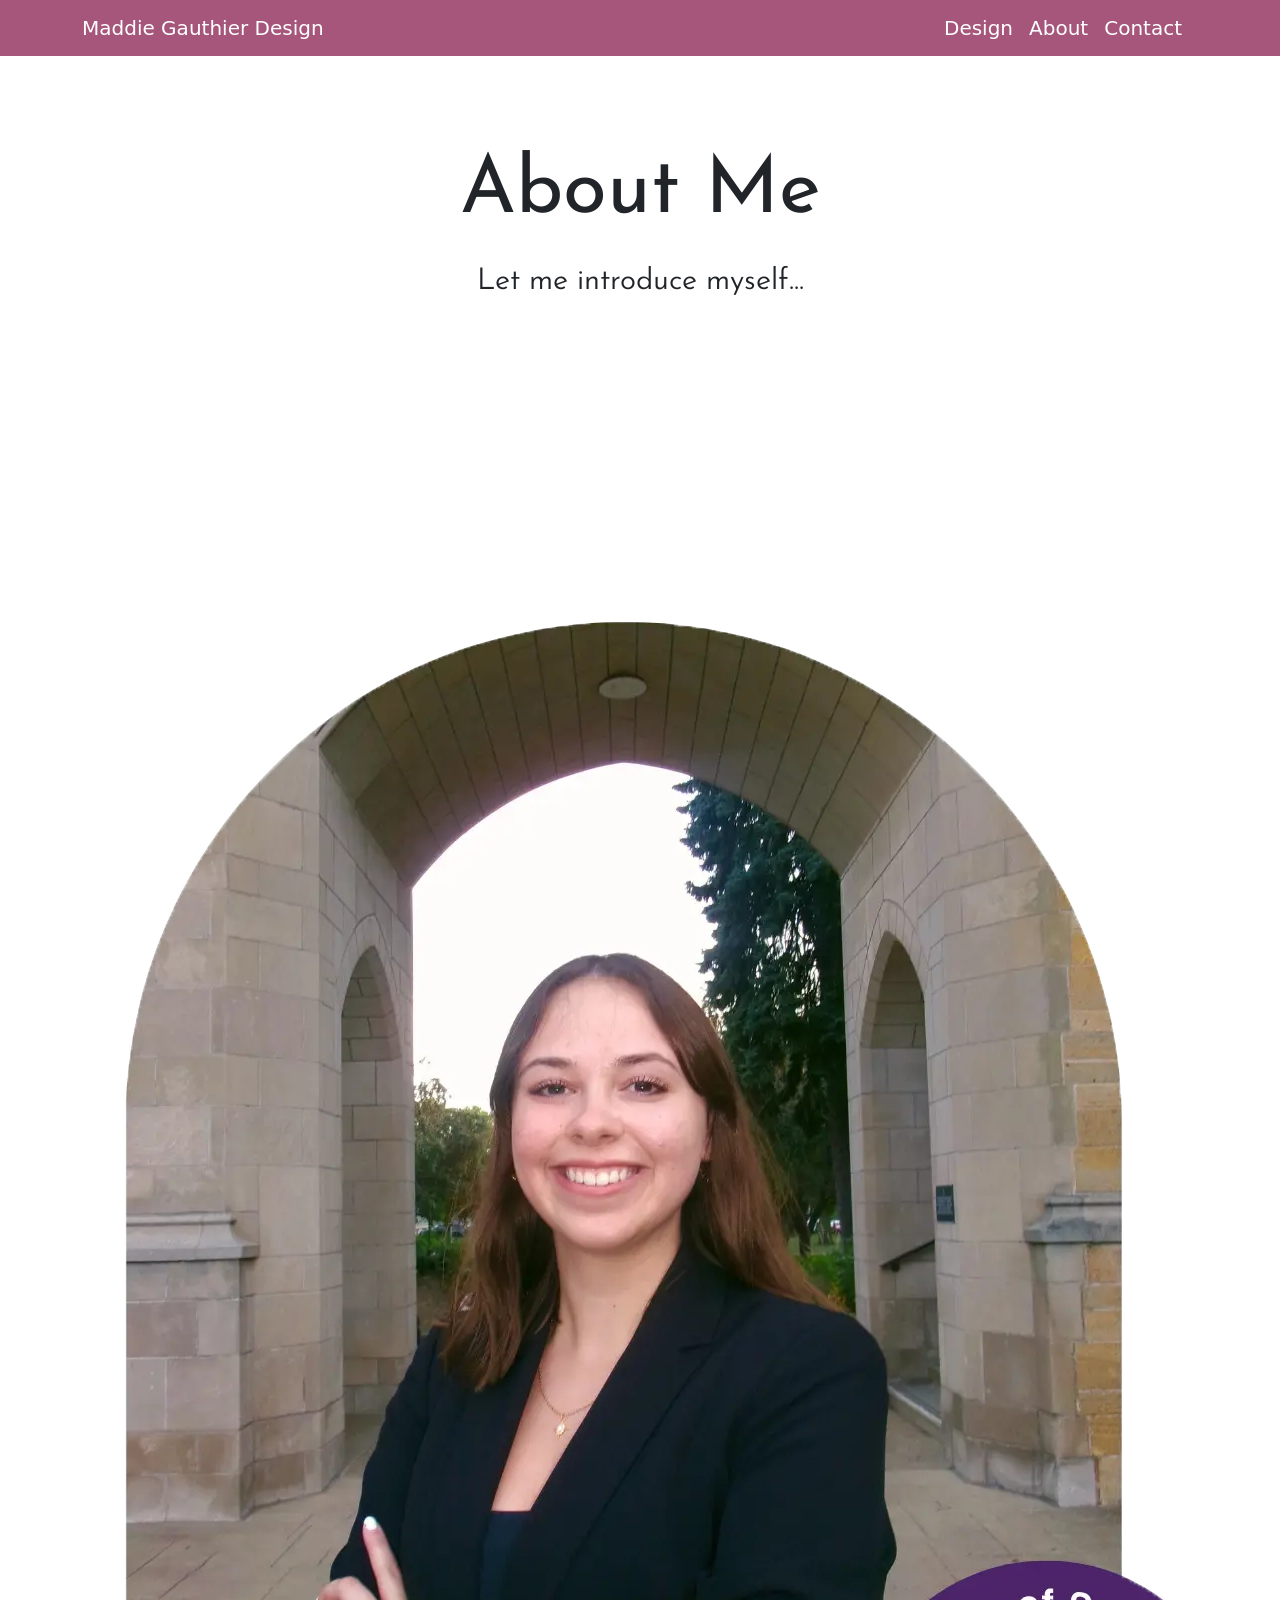
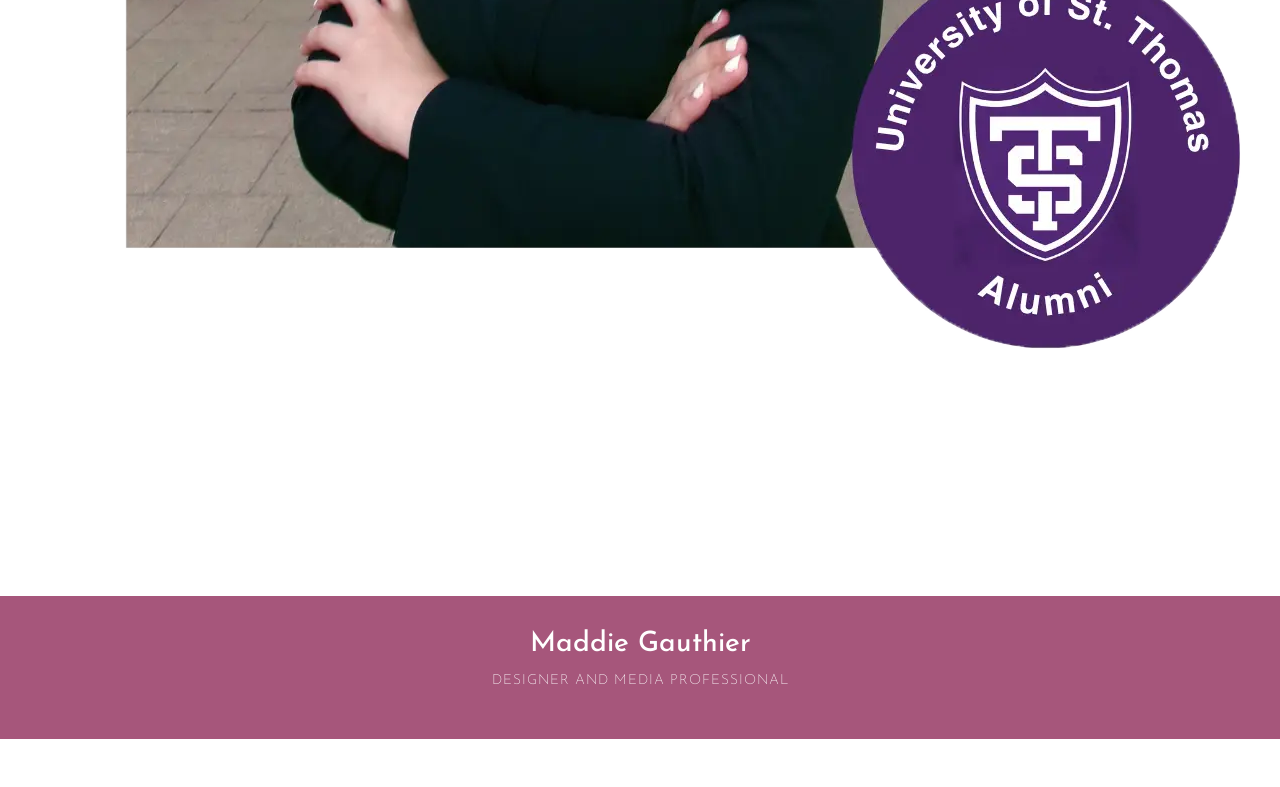
==== about.html @ 54abc1fb "worked on design page and about me page" ====
<!doctype html>
<html lang="en">
  <head>
    <link
      rel="stylesheet"
      href="https://cdnjs.cloudflare.com/ajax/libs/animate.css/4.1.1/animate.min.css"
    />
    <meta
      property="og:image"
      content="https://maddiegauthierdesign.github.io/images/herophoto.webp"
    />
    <link rel="icon" href="images/favicon.ico" type="image/x-icon" />

    <meta name="viewport" content="width=device-width, initial-scale=1" />

    <title>Maddie Gauthier Portfolio</title>
    <meta
      name="description"
      content="A creative graphic designer and media professional located in the Twin Cities, MN."
    />

    <link
      href="https://cdn.jsdelivr.net/npm/bootstrap@5.3.8/dist/css/bootstrap.min.css"
      rel="stylesheet"
      integrity="sha384-sRIl4kxILFvY47J16cr9ZwB07vP4J8+LH7qKQnuqkuIAvNWLzeN8tE5YBujZqJLB"
      crossorigin="anonymous"
    />

    <link href="./styles/style.css" rel="stylesheet" />
  </head>

  <!-- navbar that collapses on screens smaller than medium width -->
  <nav class="navbar navbar-expand-md fixed-top">
    <div class="container-fluid">
      <a class="navbar-brand" href="#">Your name</a>
      <button
        class="navbar-toggler"
        type="button"
        data-bs-toggle="collapse"
        data-bs-target="#navbarText"
        aria-controls="navbarText"
        aria-expanded="false"
        aria-label="Toggle navigation"
      >
        <span class="navbar-toggler-icon"></span>
      </button>
      <div class="collapse navbar-collapse" id="navbarText">
        <ul class="navbar-nav">
          <li class="nav-item">
            <a class="nav-link" href="design.html">Design</a>
          </li>
          <li class="nav-item">
            <a class="nav-link" href="about.html">About</a>
          </li>
          <li class="nav-item">
            <a class="nav-link" href="contact.html">Contact</a>
          </li>
        </ul>
      </div>
    </div>
  </nav>

  <body>
    <!-- Navigation -->
    <nav class="navbar navbar-expand-lg navbar-dark fixed-top">
      <div class="container">
        <a class="navbar-brand" href="index.html">Maddie Gauthier Design</a>
        <div class="collapse navbar-collapse" id="navbarNav">
          <ul class="navbar-nav ms-auto">
            <li class="nav-item">
              <a class="navbar-brand" href="design.html">Design</a>
            </li>
            <li class="nav-item">
              <a class="navbar-brand" href="about.html">About</a>
            </li>
            <li class="nav-item">
              <a class="navbar-brand" href="contact.html">Contact</a>
            </li>
          </ul>
        </div>
      </div>
    </nav>

    <!-- Work Section -->
    <section id="work" class="py-5 sans-serif">
      <div class="container">
        <h4 class="text-center">About Me</h4>
        <h5 class="text-center">Let me introduce myself...</h5>
      </div>
    </section>

    <section id="about me" class="py-5 sans-serif">
      <div
        class="container h-100 d-flex align-items-center justify-content-center"
      >
        <div class="text-center text-white">
          <img src="images/portfolio.webp" />
          <p class="lead mb-2">Graphic Designer</p>
          <h1 class="display-1 fw-bold mb-4">Maddie Gauthier</h1>
          <p class="lead mb-2">Media Professional</p>
        </div>
      </div>
  

    <footer>
      <div class="container-fluid">
        <h3>Maddie Gauthier</h3>
        <p>Designer and Media Professional</p>
      </div>
    </footer>

    <script
      src="https://cdn.jsdelivr.net/npm/bootstrap@5.3.8/dist/js/bootstrap.bundle.min.js"
      integrity="sha384-FKyoEForCGlyvwx9Hj09JcYn3nv7wiPVlz7YYwJrWVcXK/BmnVDxM+D2scQbITxI"
      crossorigin="anonymous"
    ></script>
  </body>
</html>
---- styles/style.css ----
/*fonts*/

@import url("https://fonts.googleapis.com/css2?family=Chango&family=Josefin+Sans:ital,wght@0,100..700;1,100..700&display=swap");

.josefin-sans {
  font-family: "Josefin Sans", sans-serif;
  font-optical-sizing: auto;
  font-weight: weight;
  font-style: normal;
}

.chango-regular {
  font-family: "Chango", sans-serif;
  font-weight: 400;
  font-style: normal;
}

.navbar {
  background-color: #a6567b;
}

/* Hero Section */
.hero-section {
  background: url(../images/herophoto.webp);
  background-size: cover;
  background-position: 50% 50%;
  height: 100vh;
  display: flex;
  align-items: center;
  justify-content: center;
  color: white;
}

.hero-section h1 {
  font-weight: 700;
  font-family: "Chango";
  color: #a6567b;
}

.hero-section .lead {
  font-size: 2rem;
  font-weight: 500;
  font-family: "Josefin Sans";
  color: #45593c;
}

.work-card img {
  height: 300px;
  object-fit: cover;
  border-radius: 0;
}

h2 {
  font-weight: 900;
  color: #333;
  font-family: "Josefin Sans";
}

h4 {
  padding-top: 6rem;
  padding-bottom: 1rem;
  font-family: "Josefin Sans";
  font-weight: 400;
  font-size: 80px;
}

h5 {
  padding-bottom: 6rem;
  font-family: "Josefin Sans";
  font-size: small;
  font-weight: 350;
  font-size: 30px;
}

h6 {
  font-size: 18px;
  font-family: "Josefin Sans";
}

p {
  font-family: "Josefin Sans";
  font-weight: 300;
}

h7 {
  font-family: "Josefin Sans";
  font-size: 25px;
  font-weight: 300;
}

.modal-body img {
  width: 100%;
}

.carousel-inner img {
  width: 100%;
  aspect-ratio: 14/7;
  object-fit: cover;
  padding-top: 8rem;
}

.carousel-control-prev-icon {
  size: 4px;
  align-items: center;
}

.carousel-control-next-icon {
  size: 4px;
  align-items: center;
}

footer {
  background-color: #a6567b;
  color: white;
  padding: 2rem;
}

footer h3 {
  color: white;
  text-align: center;
  font-family: "Josefin Sans";
}

footer p {
  text-transform: uppercase;
  font-weight: 200;
  font-size: 14px;
  letter-spacing: 1px;
  text-align: center;
  font-family: "Josefin Sans";
}

footer img {
  width: 50px;
  height: 50px;
  object-fit: cover;
  border-radius: 50%;
  border: 3px solid var(--green-highlight);
  margin-right: 0.5m;
}

footer div.social-links {
  text-align: center;
}
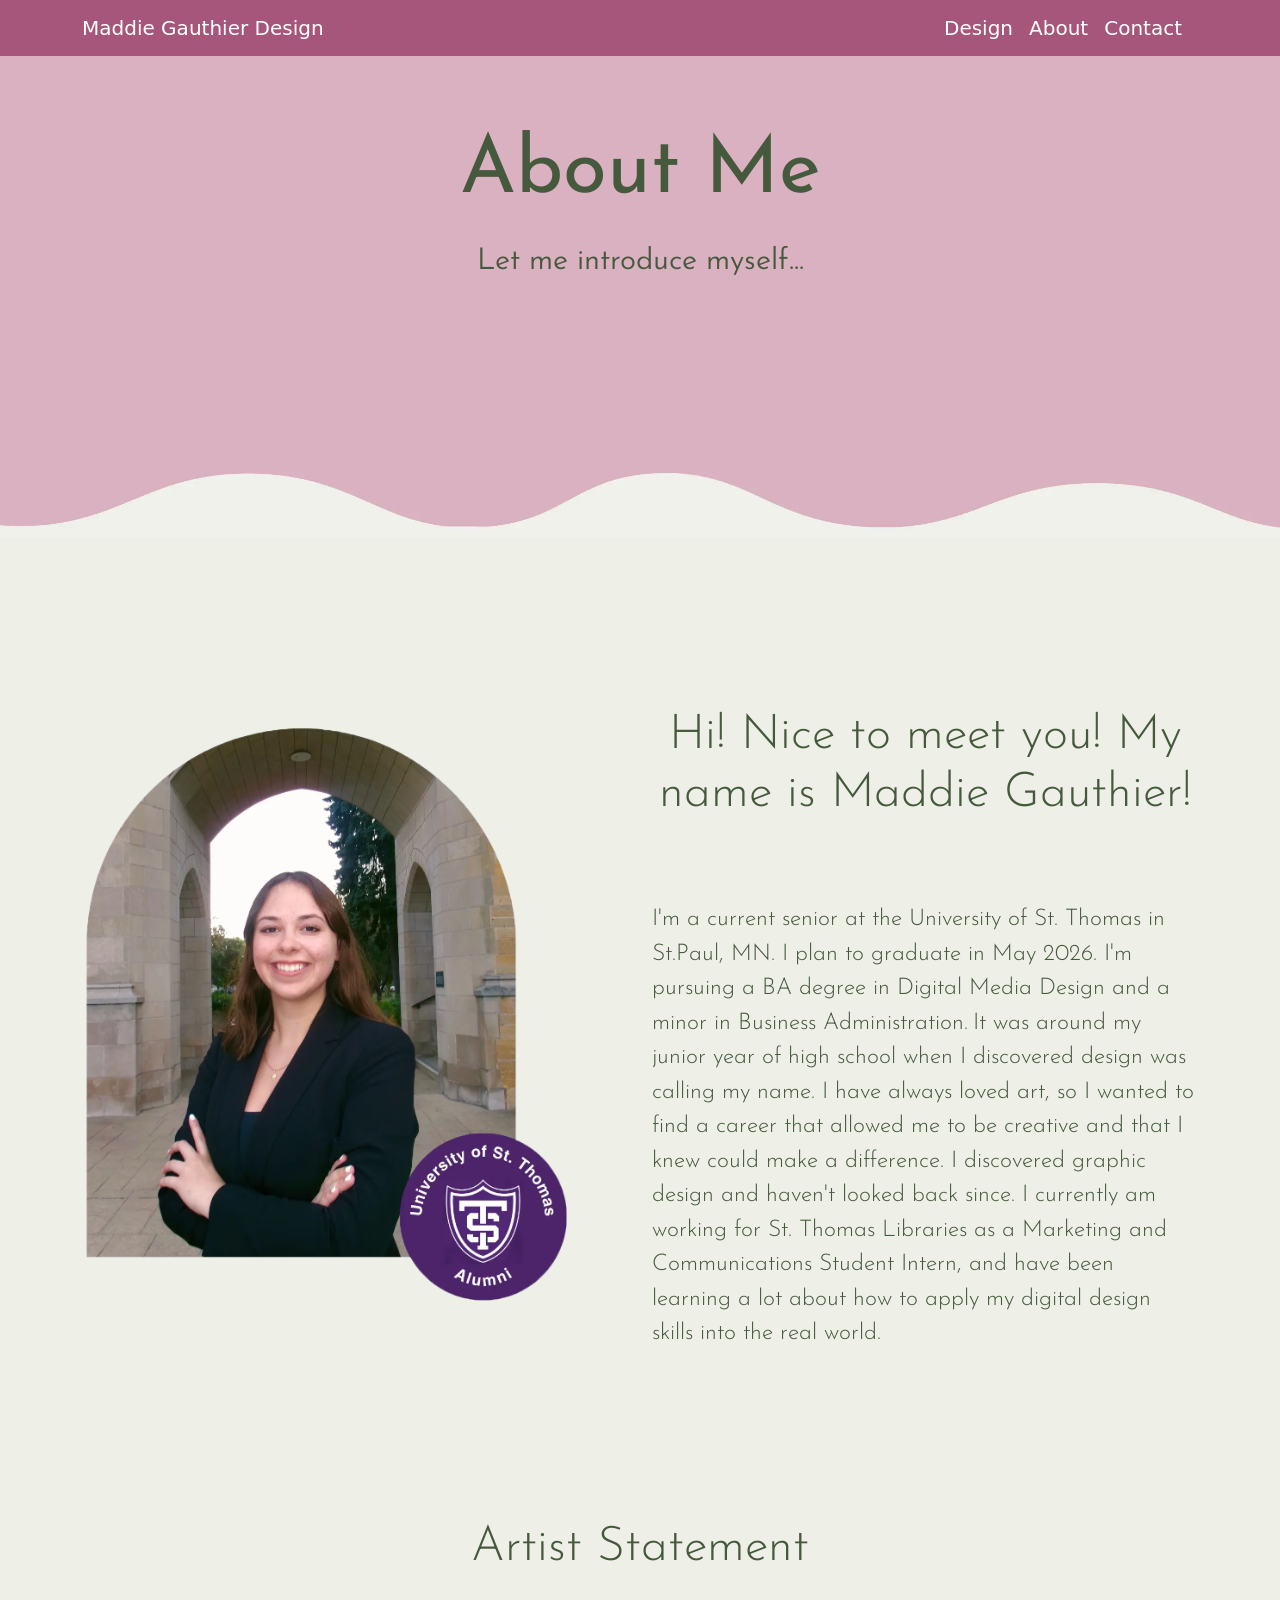
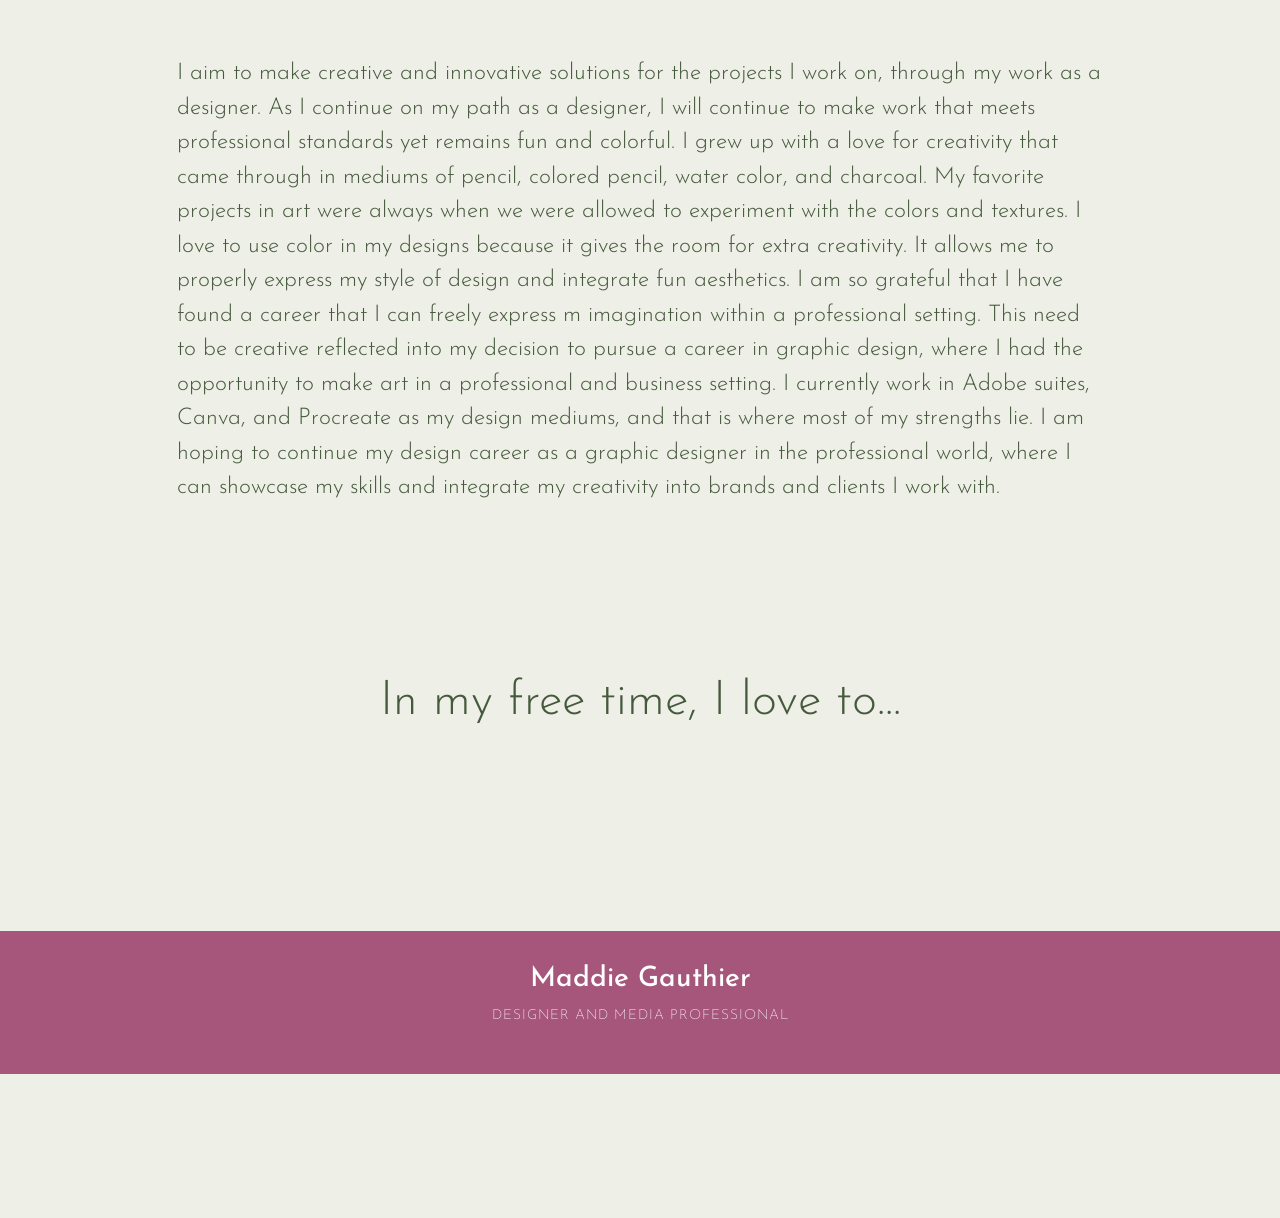
==== commit 5ae39d80: "major updates to styling" ====
--- a/about.html
+++ b/about.html
@@ -7,7 +7,7 @@
     />
     <meta
       property="og:image"
-      content="https://maddiegauthierdesign.github.io/images/herophoto.webp"
+      content="https://maddiegauthierdesign.github.io/images/herotwo.webp"
     />
     <link rel="icon" href="images/favicon.ico" type="image/x-icon" />
 
@@ -27,6 +27,7 @@
     />
 
     <link href="./styles/style.css" rel="stylesheet" />
+    <body style="background-color: #EEEFE7"></body>
   </head>
 
   <!-- navbar that collapses on screens smaller than medium width -->
@@ -81,26 +82,59 @@
       </div>
     </nav>
 
-    <!-- Work Section -->
-    <section id="work" class="py-5 sans-serif">
-      <div class="container">
-        <h4 class="text-center">About Me</h4>
-        <h5 class="text-center">Let me introduce myself...</h5>
+    <!-- Hero Section -->
+    <section id="hero" class="hero-section2">
+      <div class="header">
+        <div class="herotext align-center">
+          <h4 class="text-center">About Me</h4>
+          <h5 class="text-center">Let me introduce myself...</h5>
+          </div>
+        </div>
       </div>
     </section>
 
-    <section id="about me" class="py-5 sans-serif">
-      <div
-        class="container h-100 d-flex align-items-center justify-content-center"
-      >
-        <div class="text-center text-white">
-          <img src="images/portfolio.webp" />
-          <p class="lead mb-2">Graphic Designer</p>
-          <h1 class="display-1 fw-bold mb-4">Maddie Gauthier</h1>
-          <p class="lead mb-2">Media Professional</p>
+    <!-- Photo Section -->
+
+    <section id="about-me" class="py-5 sans-serif">
+      <div class="container">
+        <h4 class="text-center"></h4>
+          <div class="row">
+            <div class="col-md-6">
+               <img src="images/portfolio.webp" class="about-photo"/>
+            </div>
+            <div class="col-md-6">
+              <h5 class="text-center mb-5 display-5">Hi! Nice to meet you! My name is Maddie Gauthier! </h5>
+              <h8 class="text-center align-center">I'm a current senior at the University of St. Thomas in St.Paul, MN. I plan to graduate in May 2026. I'm pursuing a BA degree in Digital Media Design and a minor in Business Administration.</h8> 
+              <h8 class="text-center align-center"> It was around my junior year of high school when I discovered design was calling my name. I have always loved art, so I wanted to find a career that allowed me to be creative and that I knew could make a difference. I discovered graphic design and haven't looked back since. I currently am working for St. Thomas Libraries as a Marketing and Communications Student Intern, and have been learning a lot about how to apply my digital design skills into the real world.</h8>
+            </div>
+          </div>
         </div>
       </div>
-  
+
+    <!-- Artist Statement Section -->
+     <section id="about-me" class="py-5 sans-serif">
+      <div class="container">
+          <div class="row">
+            <div class="col-md-1"></div>
+            <div class="col-md-10">
+              <h4 class="text-center"></h4>
+              <h5 class="text-center mb-5 display-5">Artist Statement</h5>
+              <h8>I aim to make creative and innovative solutions for the projects I work on, through my work as a designer. As I continue on my path as a designer, I will continue to make work that meets professional standards yet remains fun and colorful. I grew up with a love for creativity that came through in mediums of pencil, colored pencil, water color, and charcoal. My favorite projects in art were always when we were allowed to experiment with the colors and textures. I love to use color in my designs because it gives the room for extra creativity. It allows me to properly express my style of design and integrate fun aesthetics. I am so grateful that I have found a career that I can freely express m imagination within a professional setting. This need to be creative reflected into my decision to pursue a career in graphic design, where I had the opportunity to make art in a professional and business setting. I currently work in Adobe suites, Canva, and Procreate as my design mediums, and that is where most of my strengths lie. I am hoping to continue my design career as a graphic designer in the professional world, where I can showcase my skills and integrate my creativity into brands and clients I work with.</h8> </div>
+            <div class="col-md-1"></div>
+        </div>
+      </div>
+
+    <!-- In my free time section -->
+     <section id="about-me" class="py-5 sans-serif">
+      <div class="container">
+          <div class="row">
+            <div class="col-md-12">
+              <h4 class="text-center"></h4>
+              <h5 class="text-center mb-5 display-5">In my free time, I love to...</h5>
+          </div>
+        </div>
+        <h4 class="text-center"></h4>
+      </div>
 
     <footer>
       <div class="container-fluid">
--- a/styles/style.css
+++ b/styles/style.css
@@ -17,6 +17,10 @@
 
 .navbar {
   background-color: #a6567b;
+}
+
+html {
+  background-color: antiquewhite;
 }
 
 /* Hero Section */
@@ -28,7 +32,17 @@
   display: flex;
   align-items: center;
   justify-content: center;
-  color: white;
+}
+
+.hero-section2 {
+  background: url(../images/herotwo.webp);
+  background-size: cover;
+  background-position: 50% 50%;
+  height: 60vh;
+  display: flex;
+  text-align: center;
+  align-items: center;
+  justify-content: center;
 }
 
 .hero-section h1 {
@@ -44,15 +58,43 @@
   color: #45593c;
 }
 
+.herotextone {
+  text-align: left;
+}
+
+.herotexttwo {
+  text-align: right;
+}
+
 .work-card img {
   height: 300px;
   object-fit: cover;
   border-radius: 0;
 }
 
+.btn-primary {
+  background-color: #45593c;
+  border-color: #45593c;
+}
+
+.btn-primary:hover {
+  background-color: #a4a66f;
+  border-color: #a4a66f;
+  color: #45593c;
+}
+
+.header {
+  padding-top: 3rem;
+  padding-bottom: 15rem;
+}
+
+.aboutmeimage {
+  border-image-width: 1rem;
+}
+
 h2 {
   font-weight: 900;
-  color: #333;
+  color: #45593c;
   font-family: "Josefin Sans";
 }
 
@@ -62,19 +104,22 @@
   font-family: "Josefin Sans";
   font-weight: 400;
   font-size: 80px;
+  color: #45593c;
 }
 
 h5 {
-  padding-bottom: 6rem;
+  padding-bottom: 2rem;
   font-family: "Josefin Sans";
   font-size: small;
   font-weight: 350;
   font-size: 30px;
+  color: #45593c;
 }
 
 h6 {
   font-size: 18px;
   font-family: "Josefin Sans";
+  color: #45593c;
 }
 
 p {
@@ -86,6 +131,14 @@
   font-family: "Josefin Sans";
   font-size: 25px;
   font-weight: 300;
+  color: #45593c;
+}
+
+h8 {
+  font-family: "Josefin Sans";
+  font-size: 23px;
+  font-weight: 300;
+  color: #45593c;
 }
 
 .modal-body img {
@@ -142,3 +195,35 @@
 footer div.social-links {
   text-align: center;
 }
+
+.about-photo {
+  width: 90%;
+  padding-top: 1rem;
+}
+
+.imagecarousel {
+  position: relative;
+  height: 400px;
+  margin-bottom: 30px;
+  display: flex;
+  width: fit-content;
+  gap: 20px;
+}
+
+.imagecarousel img {
+  margin: 0px 0px;
+  box-shadow: 2px 2px 8px #8a8a8a;
+}
+
+.imagecarousel {
+  animation: bannermove 50s linear infinite;
+}
+
+@keyframes bannermove {
+  0% {
+    transform: translateX(0);
+  }
+  100% {
+    transform: translateX(-50%);
+  }
+}
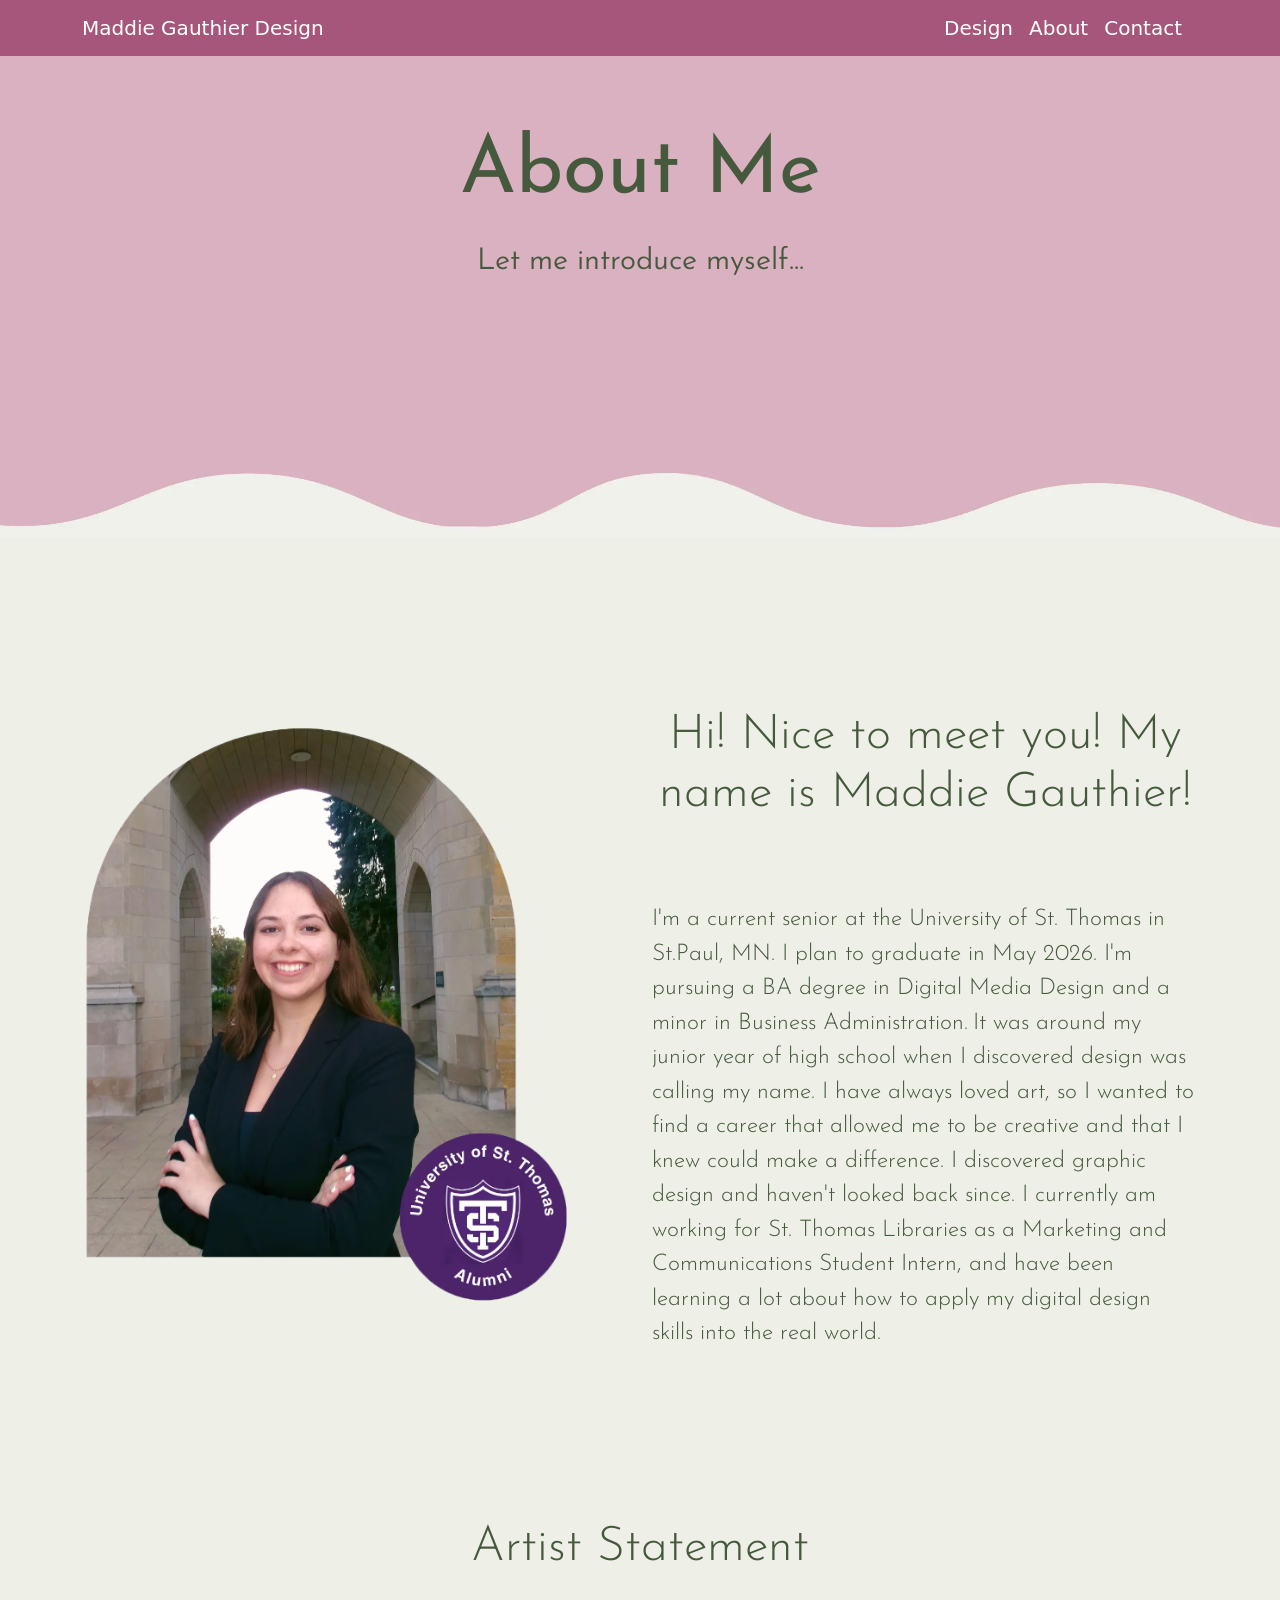
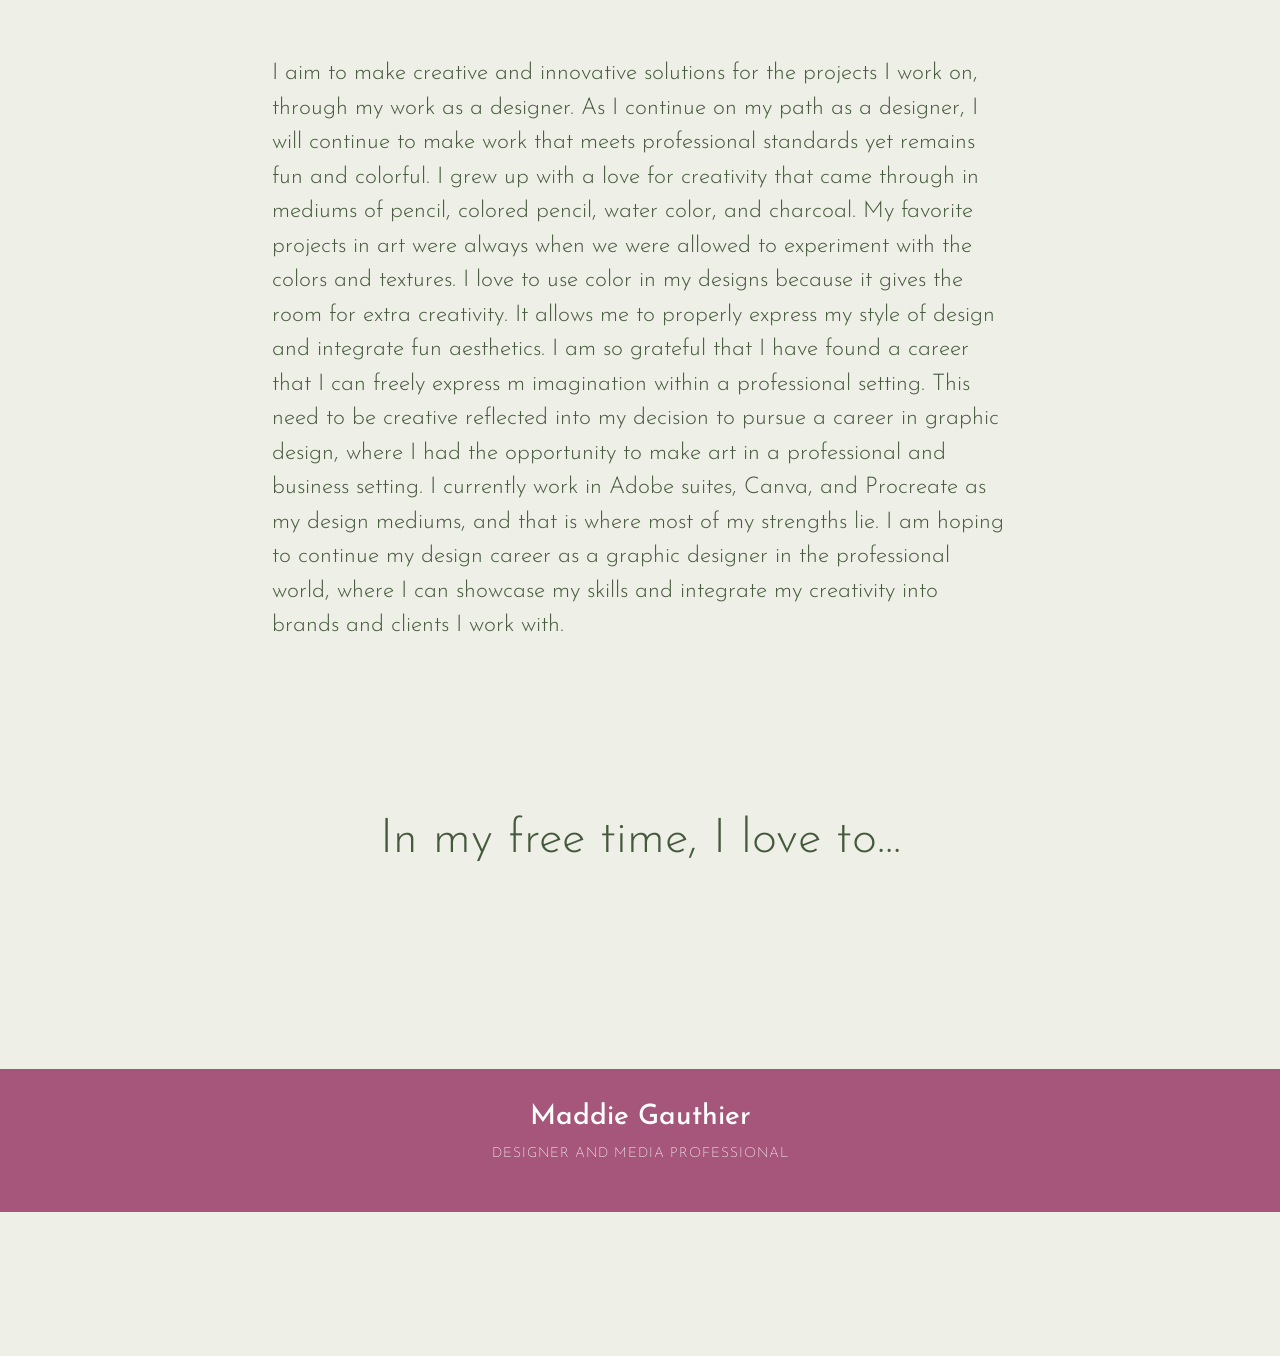
==== commit 3bd22306: "More visual changes" ====
--- a/about.html
+++ b/about.html
@@ -94,7 +94,6 @@
     </section>
 
     <!-- Photo Section -->
-
     <section id="about-me" class="py-5 sans-serif">
       <div class="container">
         <h4 class="text-center"></h4>
@@ -115,12 +114,12 @@
      <section id="about-me" class="py-5 sans-serif">
       <div class="container">
           <div class="row">
-            <div class="col-md-1"></div>
-            <div class="col-md-10">
+            <div class="col-md-2"></div>
+            <div class="col-md-8">
               <h4 class="text-center"></h4>
               <h5 class="text-center mb-5 display-5">Artist Statement</h5>
               <h8>I aim to make creative and innovative solutions for the projects I work on, through my work as a designer. As I continue on my path as a designer, I will continue to make work that meets professional standards yet remains fun and colorful. I grew up with a love for creativity that came through in mediums of pencil, colored pencil, water color, and charcoal. My favorite projects in art were always when we were allowed to experiment with the colors and textures. I love to use color in my designs because it gives the room for extra creativity. It allows me to properly express my style of design and integrate fun aesthetics. I am so grateful that I have found a career that I can freely express m imagination within a professional setting. This need to be creative reflected into my decision to pursue a career in graphic design, where I had the opportunity to make art in a professional and business setting. I currently work in Adobe suites, Canva, and Procreate as my design mediums, and that is where most of my strengths lie. I am hoping to continue my design career as a graphic designer in the professional world, where I can showcase my skills and integrate my creativity into brands and clients I work with.</h8> </div>
-            <div class="col-md-1"></div>
+            <div class="col-md-2"></div>
         </div>
       </div>
 
@@ -136,6 +135,7 @@
         <h4 class="text-center"></h4>
       </div>
 
+    <!-- Footer Section -->
     <footer>
       <div class="container-fluid">
         <h3>Maddie Gauthier</h3>
--- a/styles/style.css
+++ b/styles/style.css
@@ -88,10 +88,6 @@
   padding-bottom: 15rem;
 }
 
-.aboutmeimage {
-  border-image-width: 1rem;
-}
-
 h2 {
   font-weight: 900;
   color: #45593c;
@@ -201,6 +197,11 @@
   padding-top: 1rem;
 }
 
+.about-me {
+  width: 100%;
+  padding-bottom: 5rem;
+}
+
 .imagecarousel {
   position: relative;
   height: 400px;
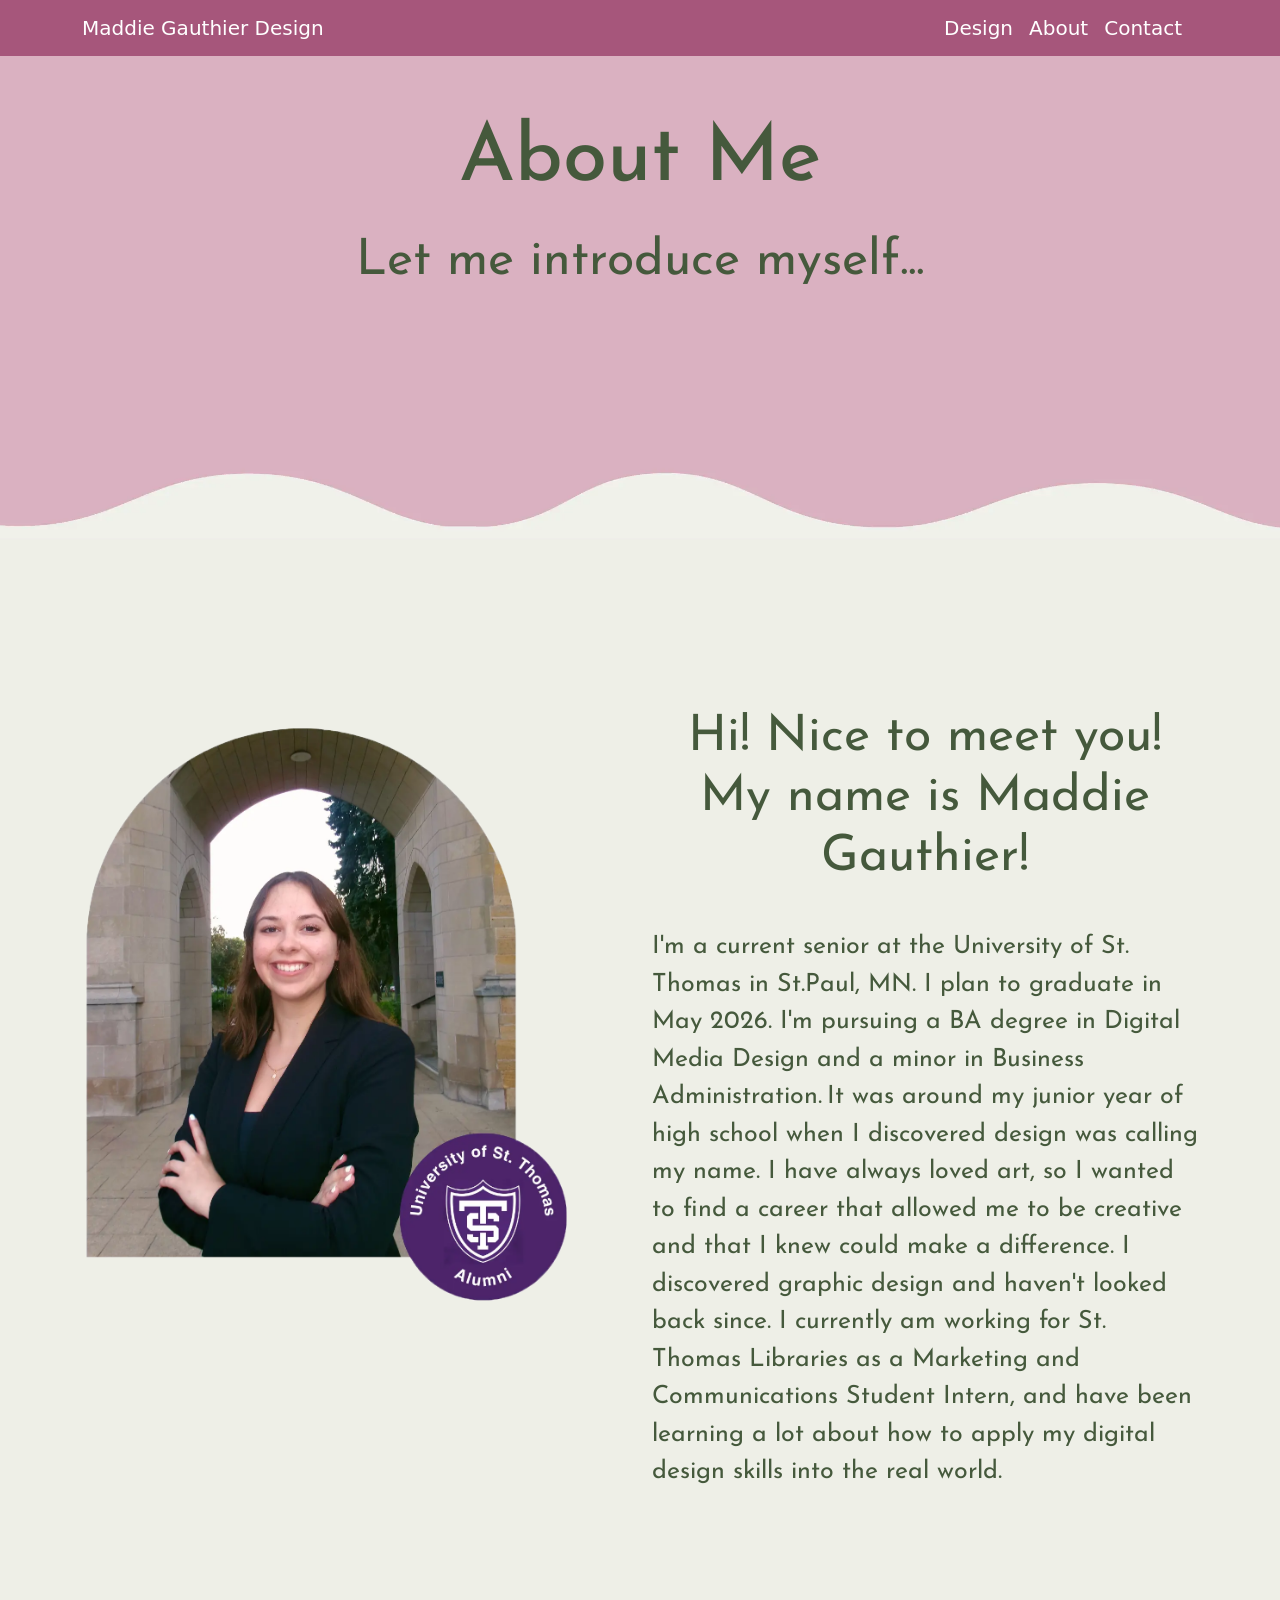
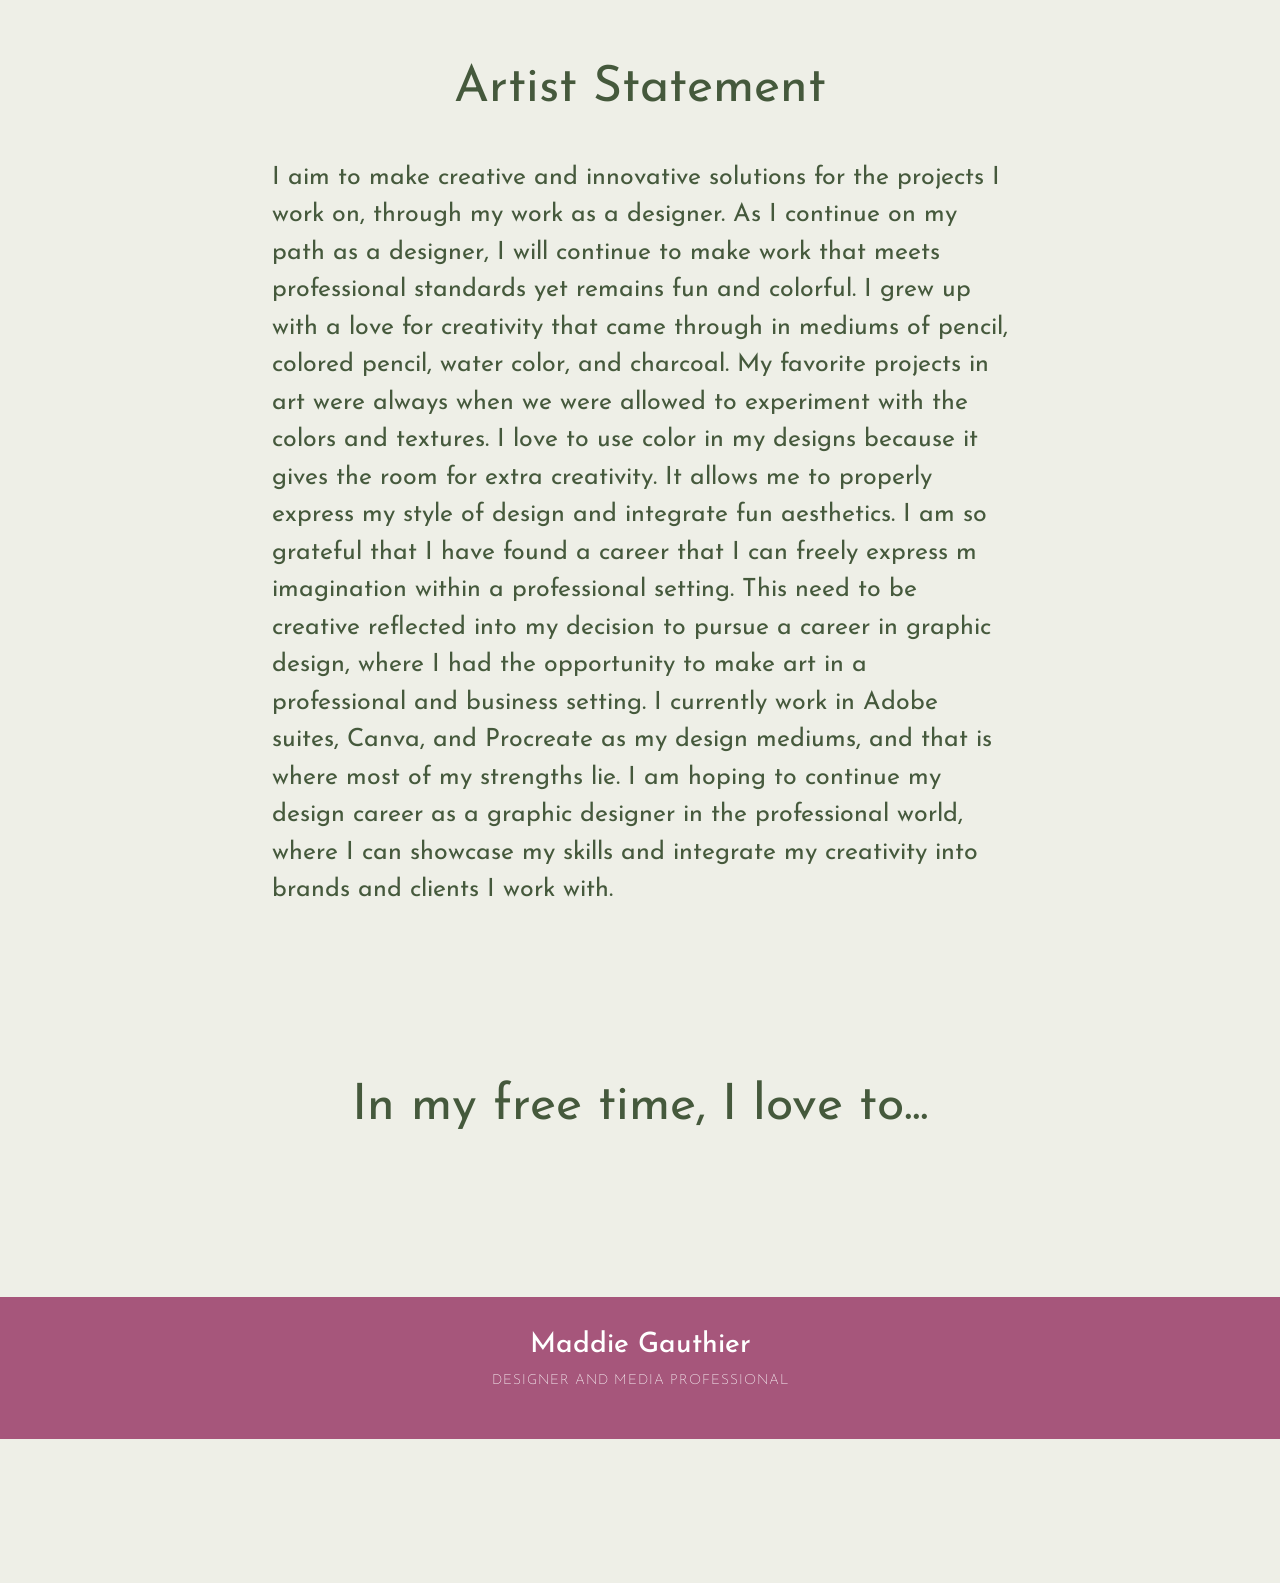
==== commit 7083a90b: "more visual changes" ====
--- a/about.html
+++ b/about.html
@@ -102,7 +102,7 @@
                <img src="images/portfolio.webp" class="about-photo"/>
             </div>
             <div class="col-md-6">
-              <h5 class="text-center mb-5 display-5">Hi! Nice to meet you! My name is Maddie Gauthier! </h5>
+              <h5 class="text-center">Hi! Nice to meet you! My name is Maddie Gauthier! </h5>
               <h8 class="text-center align-center">I'm a current senior at the University of St. Thomas in St.Paul, MN. I plan to graduate in May 2026. I'm pursuing a BA degree in Digital Media Design and a minor in Business Administration.</h8> 
               <h8 class="text-center align-center"> It was around my junior year of high school when I discovered design was calling my name. I have always loved art, so I wanted to find a career that allowed me to be creative and that I knew could make a difference. I discovered graphic design and haven't looked back since. I currently am working for St. Thomas Libraries as a Marketing and Communications Student Intern, and have been learning a lot about how to apply my digital design skills into the real world.</h8>
             </div>
@@ -117,7 +117,7 @@
             <div class="col-md-2"></div>
             <div class="col-md-8">
               <h4 class="text-center"></h4>
-              <h5 class="text-center mb-5 display-5">Artist Statement</h5>
+              <h5 class="text-center">Artist Statement</h5>
               <h8>I aim to make creative and innovative solutions for the projects I work on, through my work as a designer. As I continue on my path as a designer, I will continue to make work that meets professional standards yet remains fun and colorful. I grew up with a love for creativity that came through in mediums of pencil, colored pencil, water color, and charcoal. My favorite projects in art were always when we were allowed to experiment with the colors and textures. I love to use color in my designs because it gives the room for extra creativity. It allows me to properly express my style of design and integrate fun aesthetics. I am so grateful that I have found a career that I can freely express m imagination within a professional setting. This need to be creative reflected into my decision to pursue a career in graphic design, where I had the opportunity to make art in a professional and business setting. I currently work in Adobe suites, Canva, and Procreate as my design mediums, and that is where most of my strengths lie. I am hoping to continue my design career as a graphic designer in the professional world, where I can showcase my skills and integrate my creativity into brands and clients I work with.</h8> </div>
             <div class="col-md-2"></div>
         </div>
@@ -129,7 +129,7 @@
           <div class="row">
             <div class="col-md-12">
               <h4 class="text-center"></h4>
-              <h5 class="text-center mb-5 display-5">In my free time, I love to...</h5>
+              <h5 class="text-center">In my free time, I love to...</h5>
           </div>
         </div>
         <h4 class="text-center"></h4>
--- a/styles/style.css
+++ b/styles/style.css
@@ -98,7 +98,7 @@
   padding-top: 6rem;
   padding-bottom: 1rem;
   font-family: "Josefin Sans";
-  font-weight: 400;
+  font-weight: 500;
   font-size: 80px;
   color: #45593c;
 }
@@ -106,9 +106,8 @@
 h5 {
   padding-bottom: 2rem;
   font-family: "Josefin Sans";
-  font-size: small;
-  font-weight: 350;
-  font-size: 30px;
+  font-size: 50px;
+  font-weight: 400;
   color: #45593c;
 }
 
@@ -132,8 +131,8 @@
 
 h8 {
   font-family: "Josefin Sans";
-  font-size: 23px;
-  font-weight: 300;
+  font-size: 25px;
+  font-weight: 400;
   color: #45593c;
 }
 
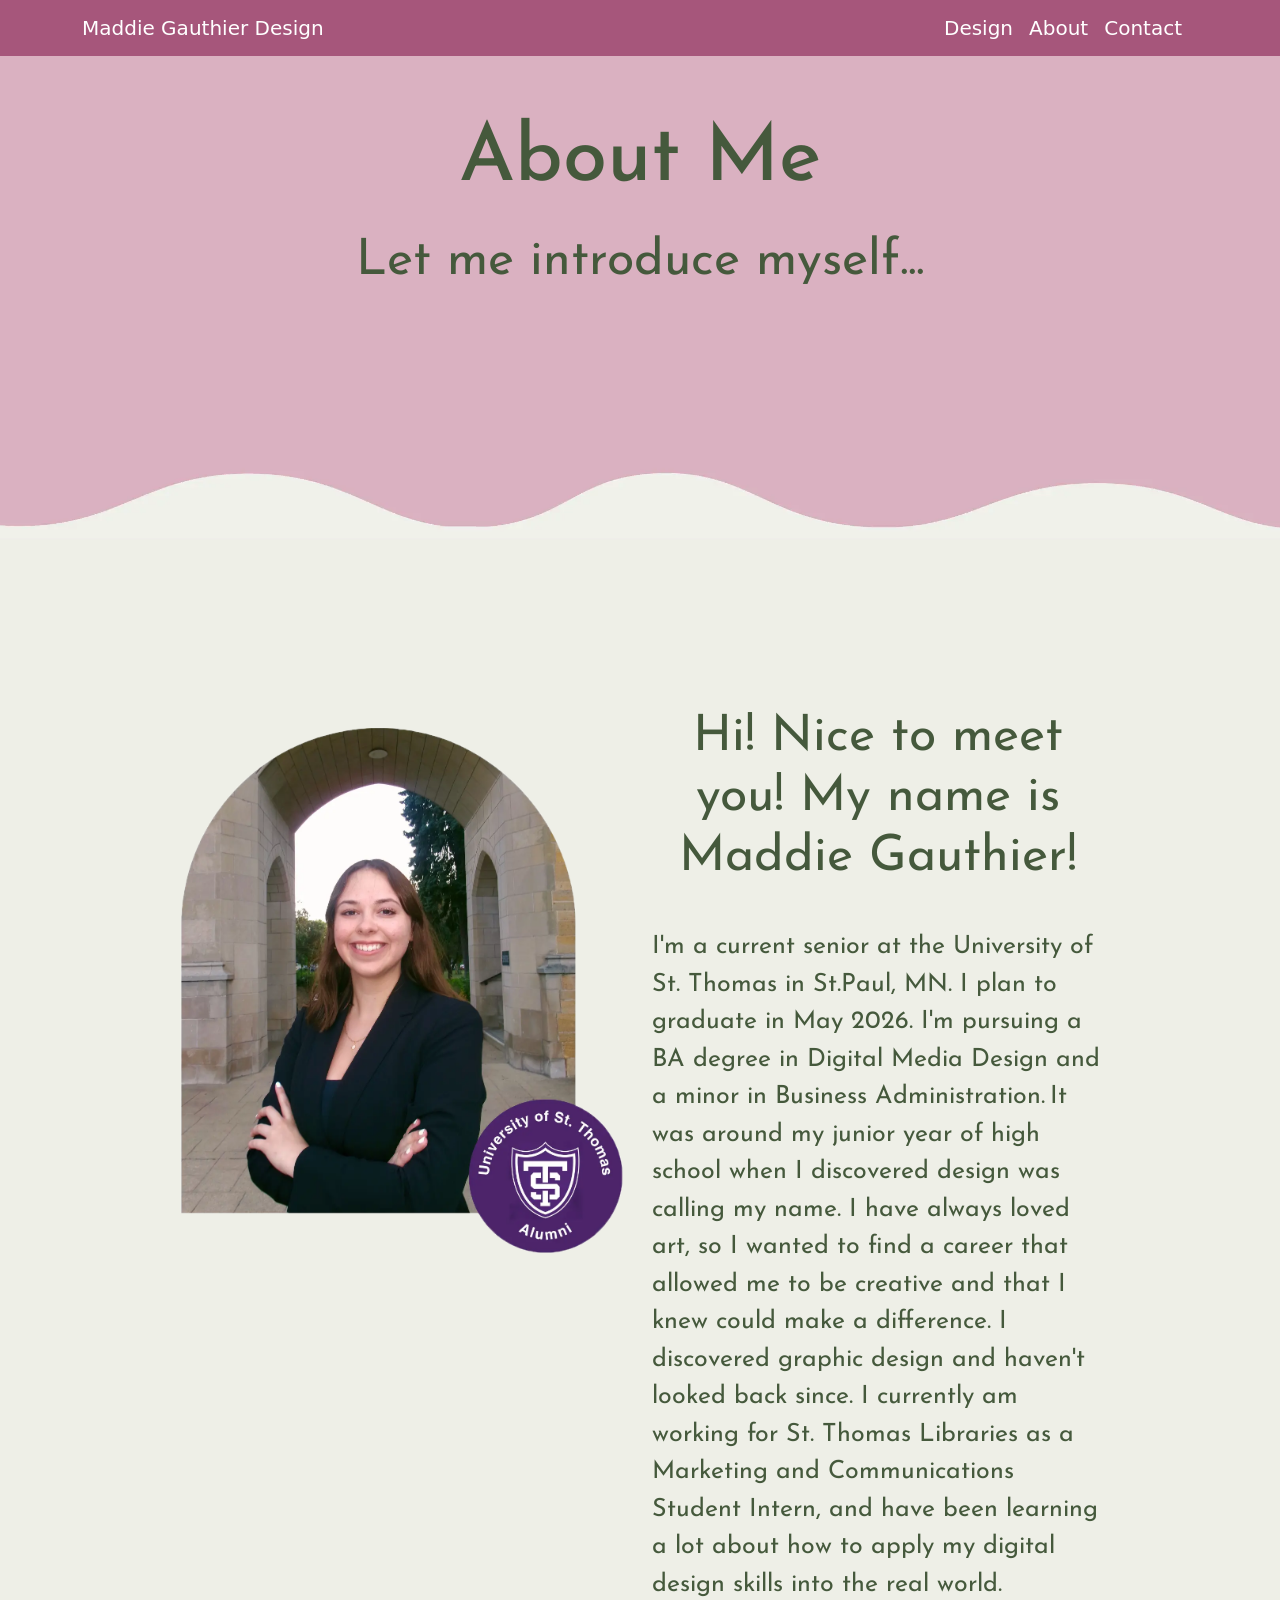
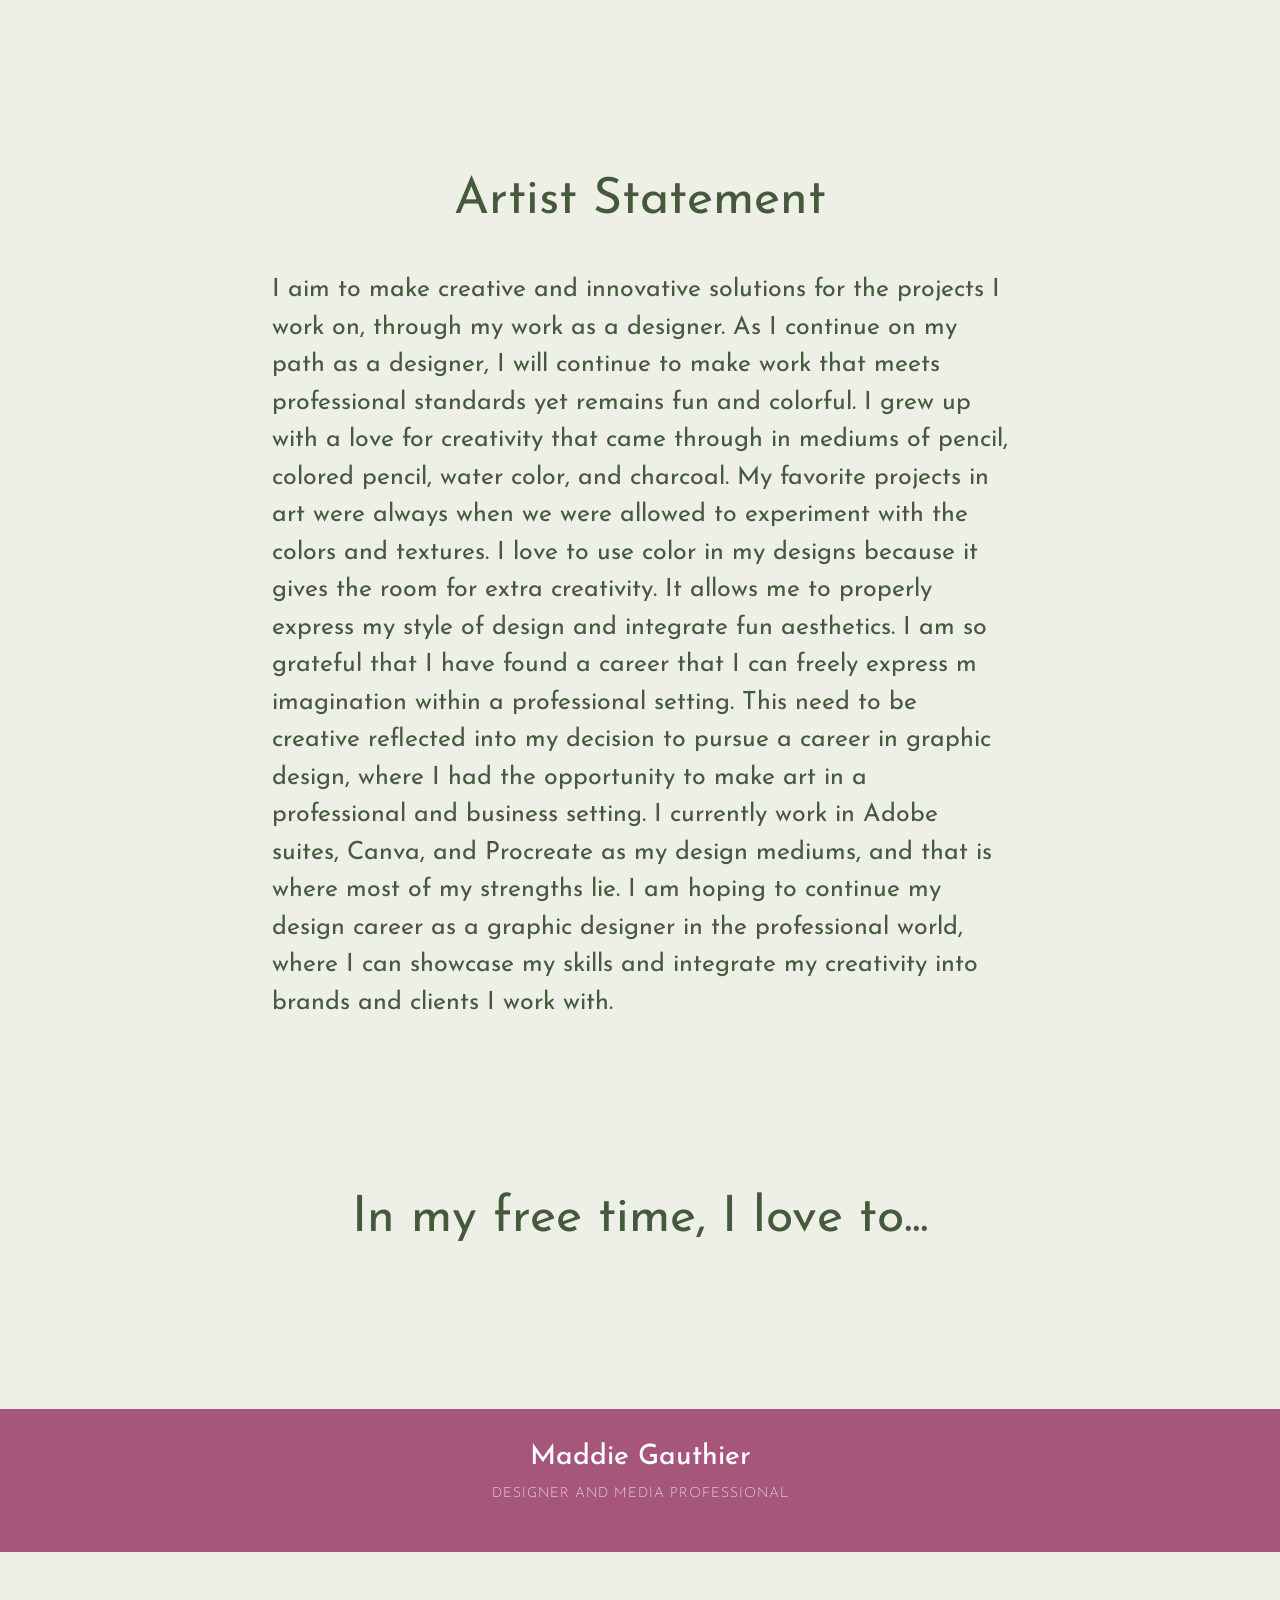
==== commit 3a4a74d1: "added contact form and some design changes" ====
--- a/about.html
+++ b/about.html
@@ -98,14 +98,16 @@
       <div class="container">
         <h4 class="text-center"></h4>
           <div class="row">
-            <div class="col-md-6">
+            <div class="col-md-1"></div>
+            <div class="col-md-5">
                <img src="images/portfolio.webp" class="about-photo"/>
             </div>
-            <div class="col-md-6">
+            <div class="col-md-5">
               <h5 class="text-center">Hi! Nice to meet you! My name is Maddie Gauthier! </h5>
               <h8 class="text-center align-center">I'm a current senior at the University of St. Thomas in St.Paul, MN. I plan to graduate in May 2026. I'm pursuing a BA degree in Digital Media Design and a minor in Business Administration.</h8> 
               <h8 class="text-center align-center"> It was around my junior year of high school when I discovered design was calling my name. I have always loved art, so I wanted to find a career that allowed me to be creative and that I knew could make a difference. I discovered graphic design and haven't looked back since. I currently am working for St. Thomas Libraries as a Marketing and Communications Student Intern, and have been learning a lot about how to apply my digital design skills into the real world.</h8>
             </div>
+            <div class="col-md-1"></div>
           </div>
         </div>
       </div>
--- a/styles/style.css
+++ b/styles/style.css
@@ -157,6 +157,42 @@
   align-items: center;
 }
 
+/* Contact Form */
+input[type="text"],
+select,
+textarea {
+  width: 100%;
+  padding: 12px;
+  border: 1.5px solid #45593c;
+  border-radius: 4px;
+  box-sizing: border-box;
+  margin-top: 6px;
+  margin-bottom: 16px;
+  resize: vertical;
+}
+
+input[type="submit"] {
+  background-color: #45593c;
+  color: white;
+  padding: 12px 20px;
+  border: none;
+  border-radius: 4px;
+  cursor: pointer;
+}
+
+input[type="submit"]:hover {
+  background-color: #a4a66f;
+}
+
+.container2 {
+  border-radius: 5px;
+  background-color: #eeefe7;
+  color: #45593c;
+  padding: 10px;
+  font-family: "Josefin Sans";
+}
+
+/* Footer */
 footer {
   background-color: #a6567b;
   color: white;
@@ -191,8 +227,9 @@
   text-align: center;
 }
 
+/* Photos */
 .about-photo {
-  width: 90%;
+  width: 100%;
   padding-top: 1rem;
 }
 
@@ -201,6 +238,7 @@
   padding-bottom: 5rem;
 }
 
+/* Carousel */
 .imagecarousel {
   position: relative;
   height: 400px;
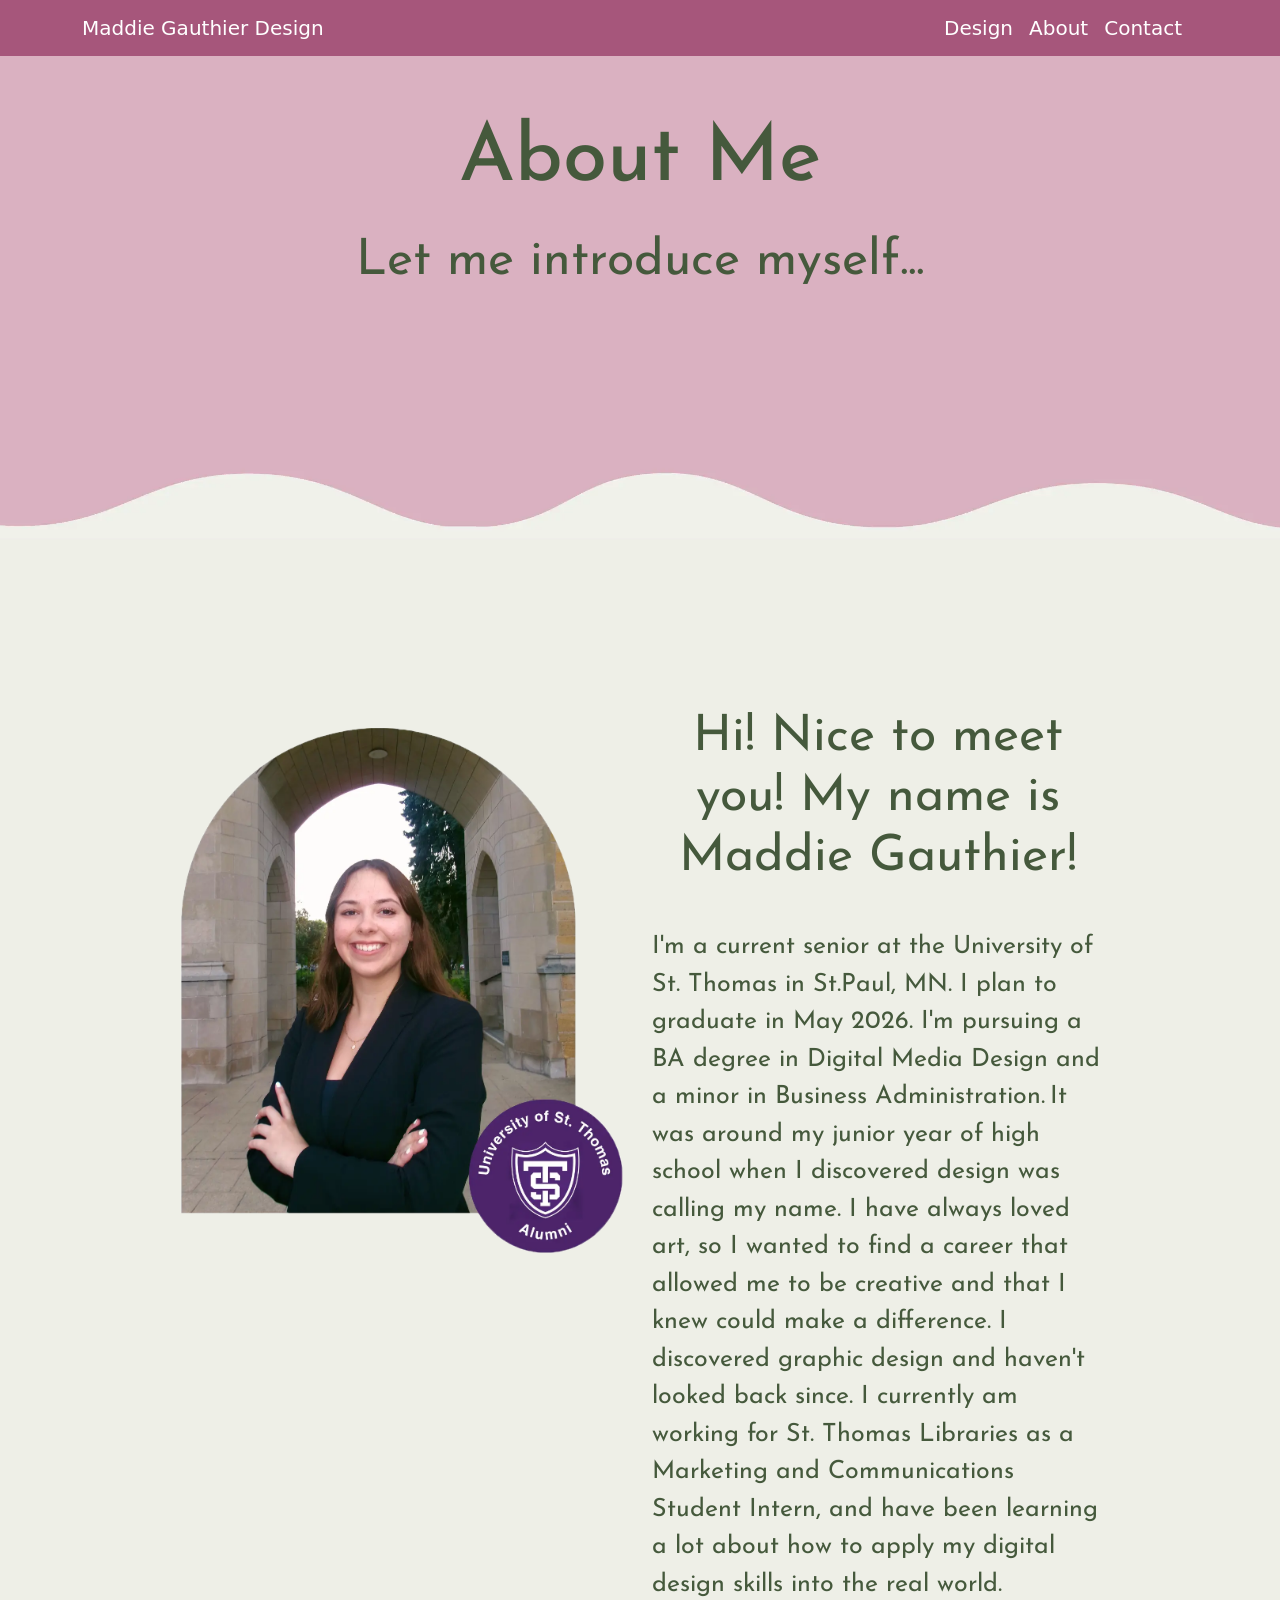
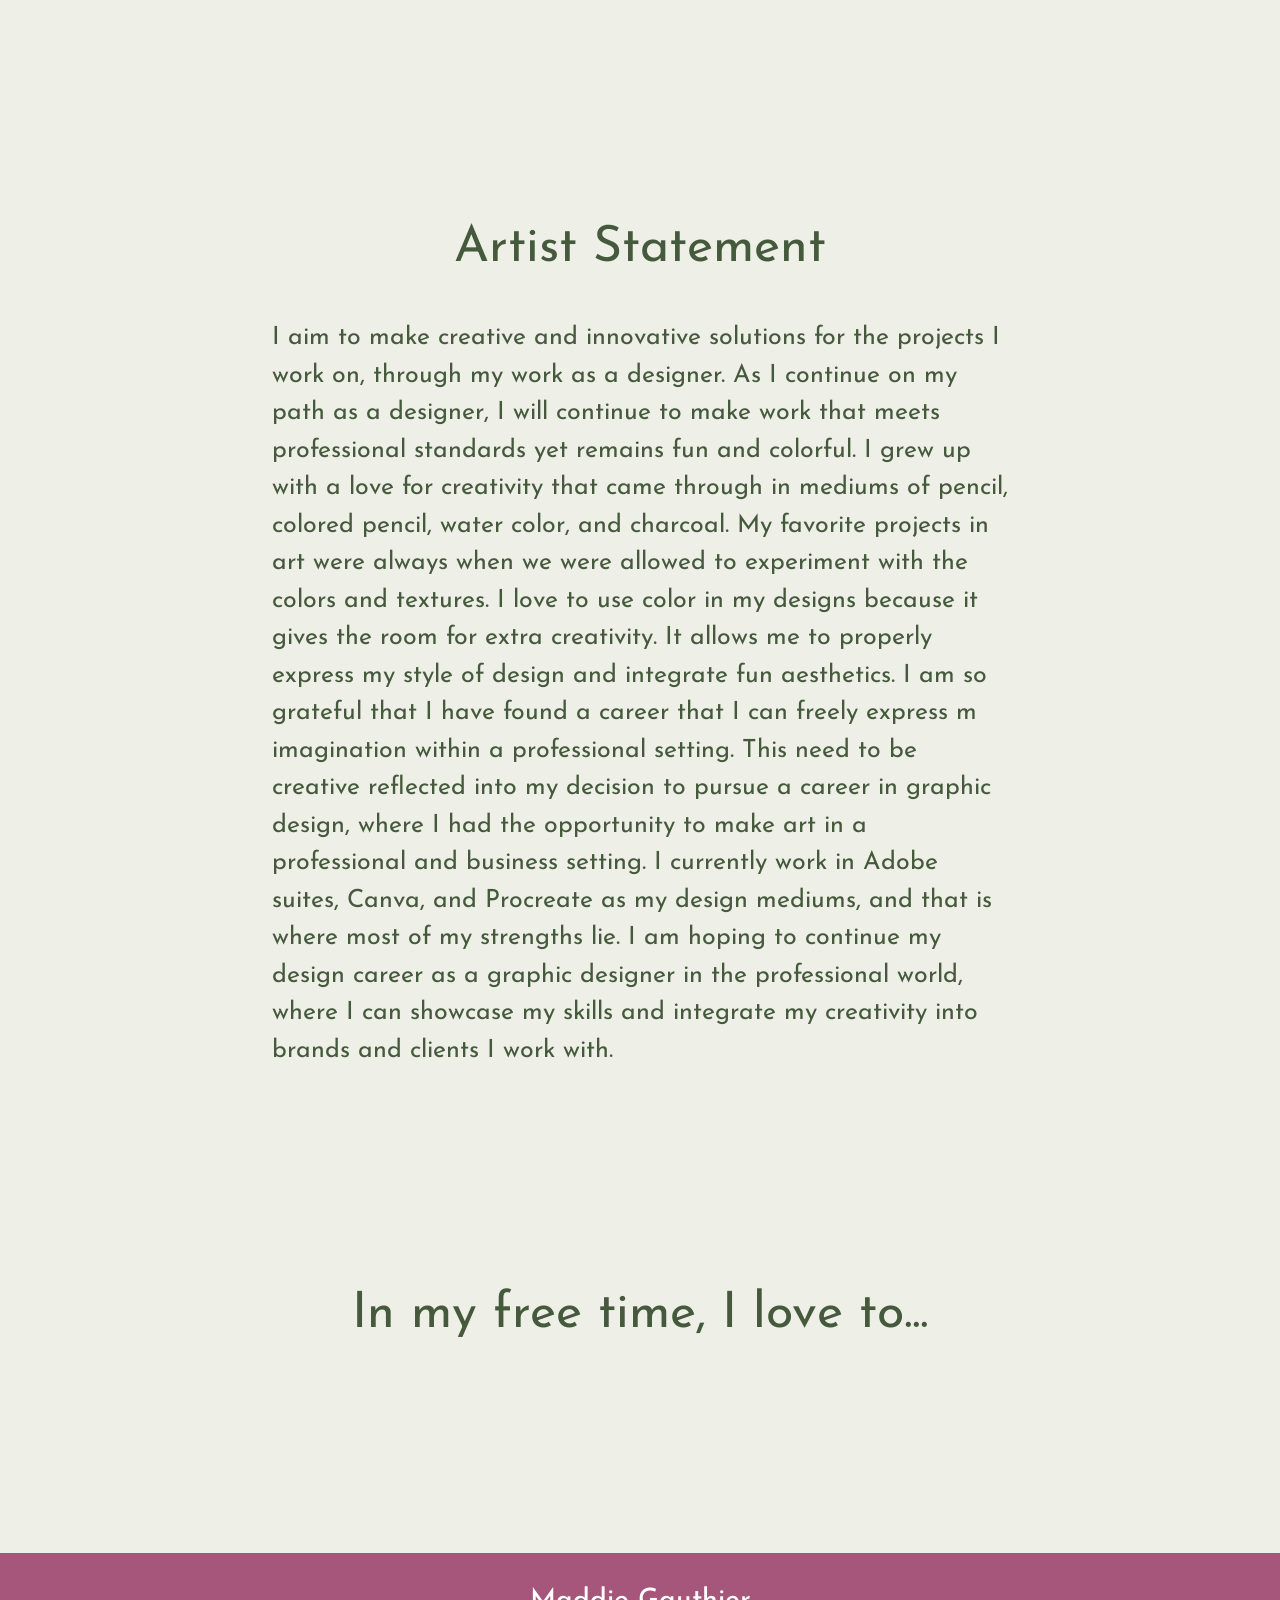
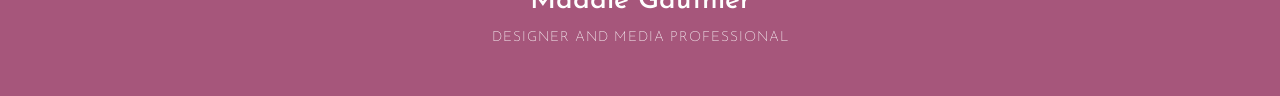
==== commit 39c3bd92: "add closing section tags that were missing" ====
--- a/about.html
+++ b/about.html
@@ -111,9 +111,10 @@
           </div>
         </div>
       </div>
+    </section>
 
     <!-- Artist Statement Section -->
-     <section id="about-me" class="py-5 sans-serif">
+    <section id="about-me" class="py-5 sans-serif">
       <div class="container">
           <div class="row">
             <div class="col-md-2"></div>
@@ -124,18 +125,20 @@
             <div class="col-md-2"></div>
         </div>
       </div>
+    </section>
 
     <!-- In my free time section -->
      <section id="about-me" class="py-5 sans-serif">
-      <div class="container">
-          <div class="row">
-            <div class="col-md-12">
-              <h4 class="text-center"></h4>
-              <h5 class="text-center">In my free time, I love to...</h5>
+        <div class="container">
+            <div class="row">
+              <div class="col-md-12">
+                <h4 class="text-center"></h4>
+                <h5 class="text-center">In my free time, I love to...</h5>
+            </div>
           </div>
+          <h4 class="text-center"></h4>
         </div>
-        <h4 class="text-center"></h4>
-      </div>
+    </section>
 
     <!-- Footer Section -->
     <footer>
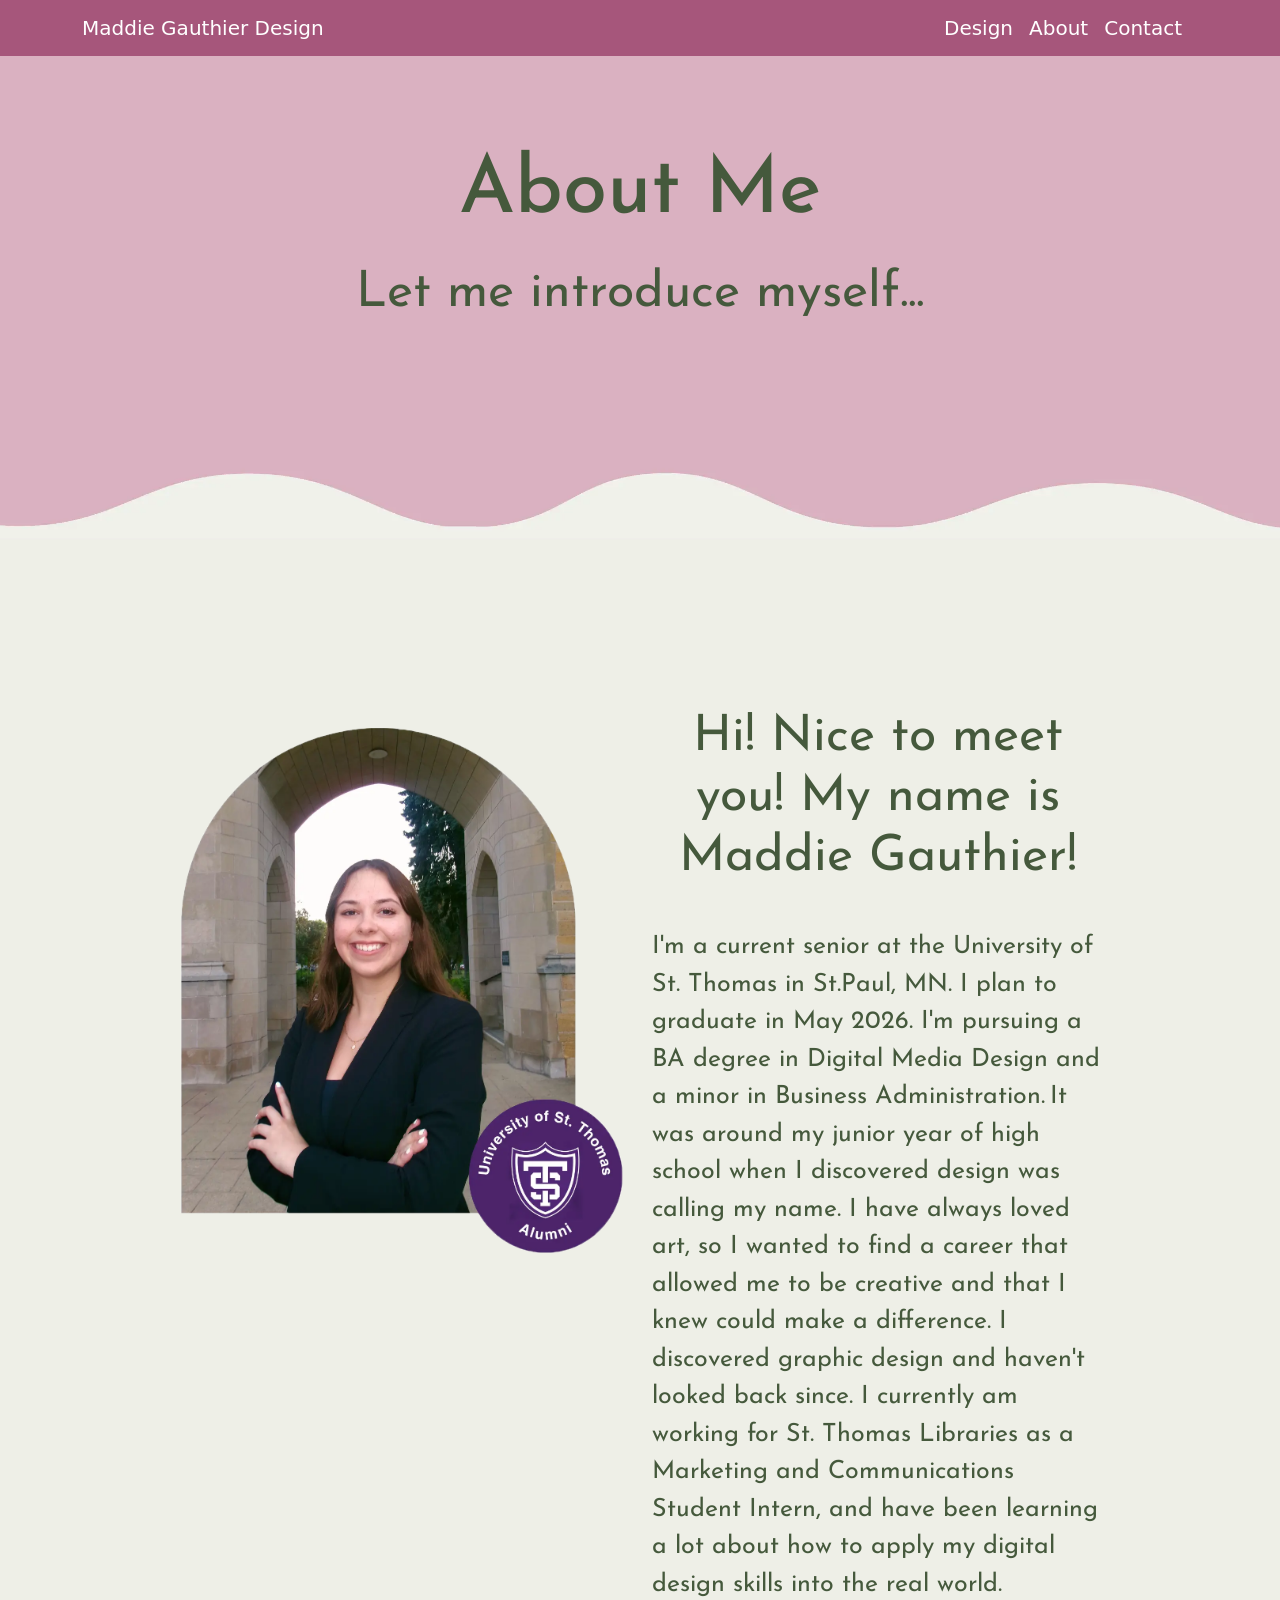
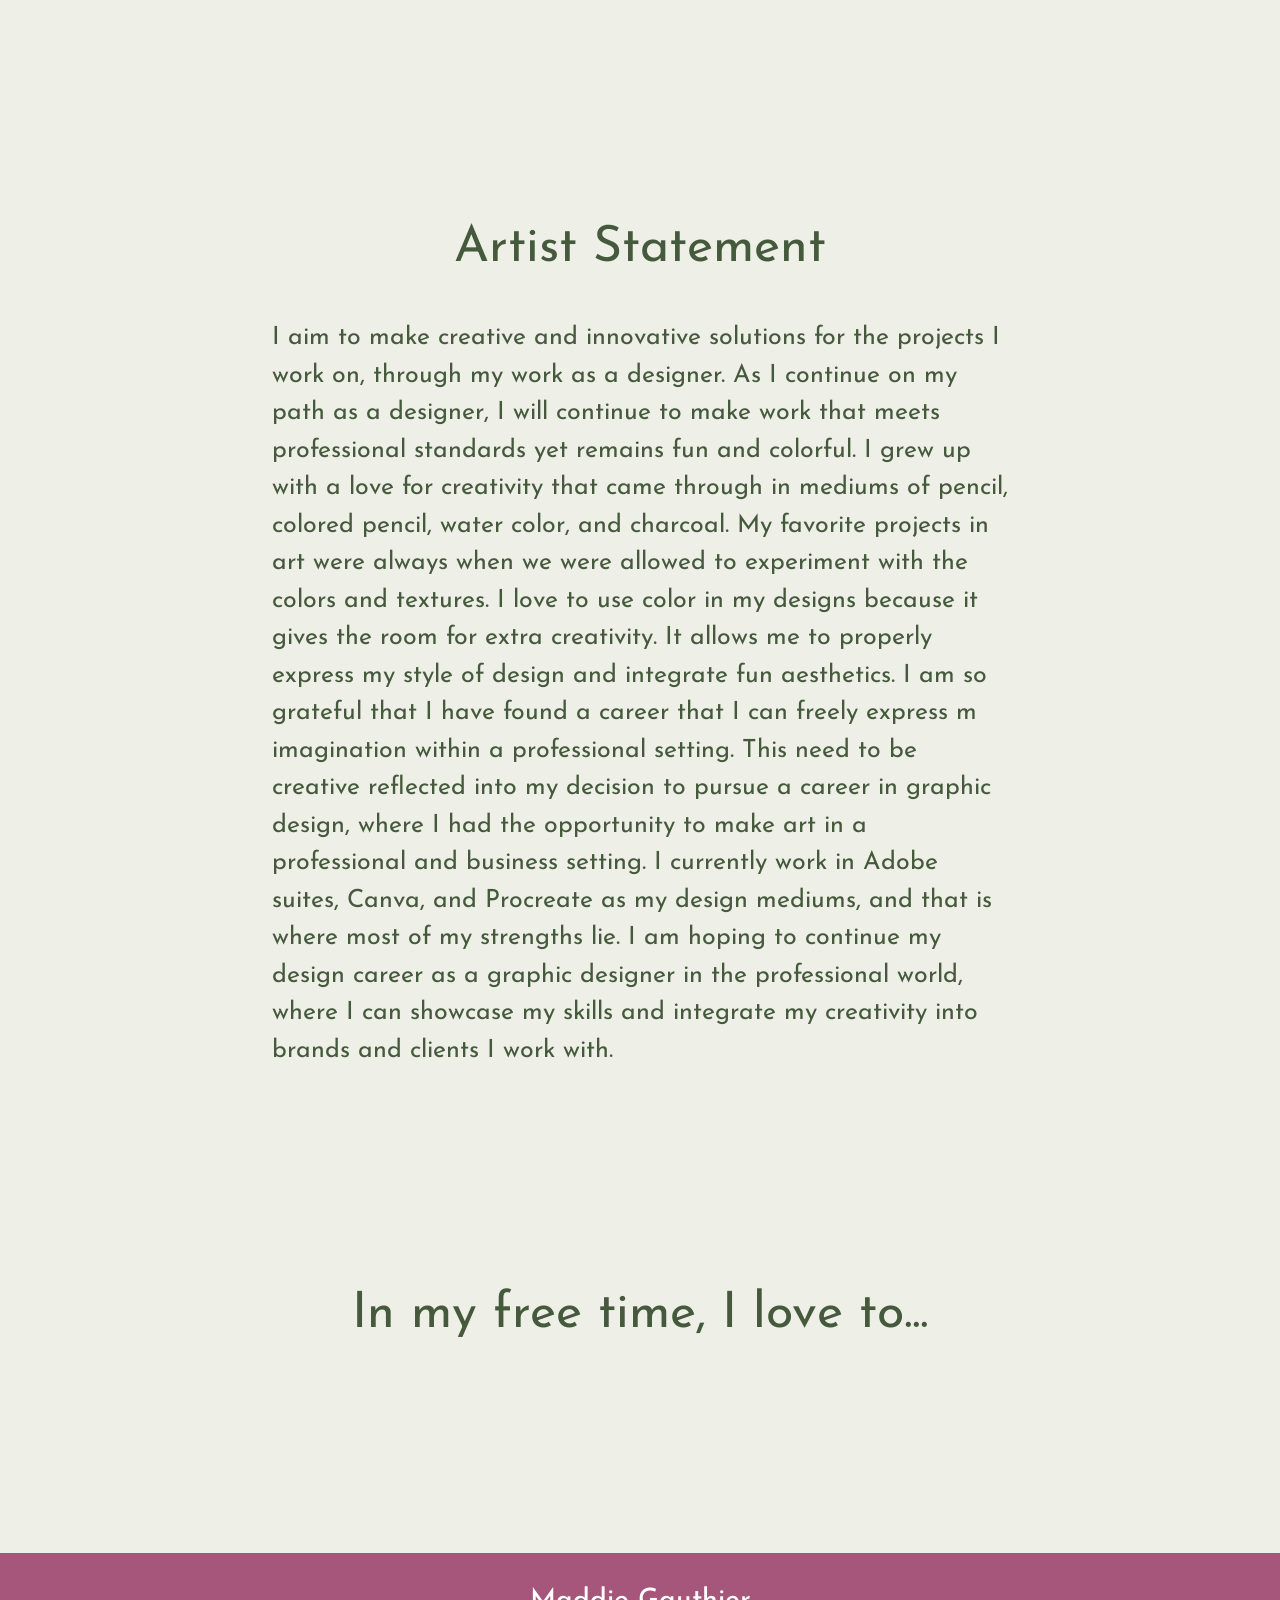
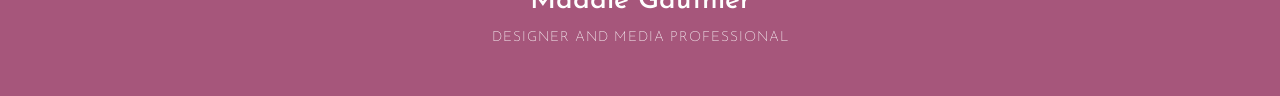
==== commit 5c116b1a: "fixed footers and fixed text alignment on hero" ====
--- a/about.html
+++ b/about.html
@@ -30,42 +30,22 @@
     <body style="background-color: #EEEFE7"></body>
   </head>
 
-  <!-- navbar that collapses on screens smaller than medium width -->
-  <nav class="navbar navbar-expand-md fixed-top">
-    <div class="container-fluid">
-      <a class="navbar-brand" href="#">Your name</a>
-      <button
-        class="navbar-toggler"
-        type="button"
-        data-bs-toggle="collapse"
-        data-bs-target="#navbarText"
-        aria-controls="navbarText"
-        aria-expanded="false"
-        aria-label="Toggle navigation"
-      >
-        <span class="navbar-toggler-icon"></span>
-      </button>
-      <div class="collapse navbar-collapse" id="navbarText">
-        <ul class="navbar-nav">
-          <li class="nav-item">
-            <a class="nav-link" href="design.html">Design</a>
-          </li>
-          <li class="nav-item">
-            <a class="nav-link" href="about.html">About</a>
-          </li>
-          <li class="nav-item">
-            <a class="nav-link" href="contact.html">Contact</a>
-          </li>
-        </ul>
-      </div>
-    </div>
-  </nav>
-
   <body>
     <!-- Navigation -->
-    <nav class="navbar navbar-expand-lg navbar-dark fixed-top">
+    <nav class="navbar navbar-expand-md navbar-dark fixed-top">
       <div class="container">
         <a class="navbar-brand" href="index.html">Maddie Gauthier Design</a>
+          <button
+          class="navbar-toggler"
+          type="button"
+          data-bs-toggle="collapse"
+          data-bs-target="#navbarNav"
+          aria-controls="navbarNav"
+          aria-expanded="false"
+          aria-label="Toggle navigation"
+        >
+          <span class="navbar-toggler-icon"></span>
+        </button>
         <div class="collapse navbar-collapse" id="navbarNav">
           <ul class="navbar-nav ms-auto">
             <li class="nav-item">
@@ -83,7 +63,7 @@
     </nav>
 
     <!-- Hero Section -->
-    <section id="hero" class="hero-section2">
+    <section id="hero" class="hero-page">
       <div class="header">
         <div class="herotext align-center">
           <h4 class="text-center">About Me</h4>
--- a/styles/style.css
+++ b/styles/style.css
@@ -34,14 +34,13 @@
   justify-content: center;
 }
 
-.hero-section2 {
+.hero-page {
   background: url(../images/herotwo.webp);
   background-size: cover;
   background-position: 50% 50%;
   height: 60vh;
   display: flex;
   text-align: center;
-  align-items: center;
   justify-content: center;
 }
 
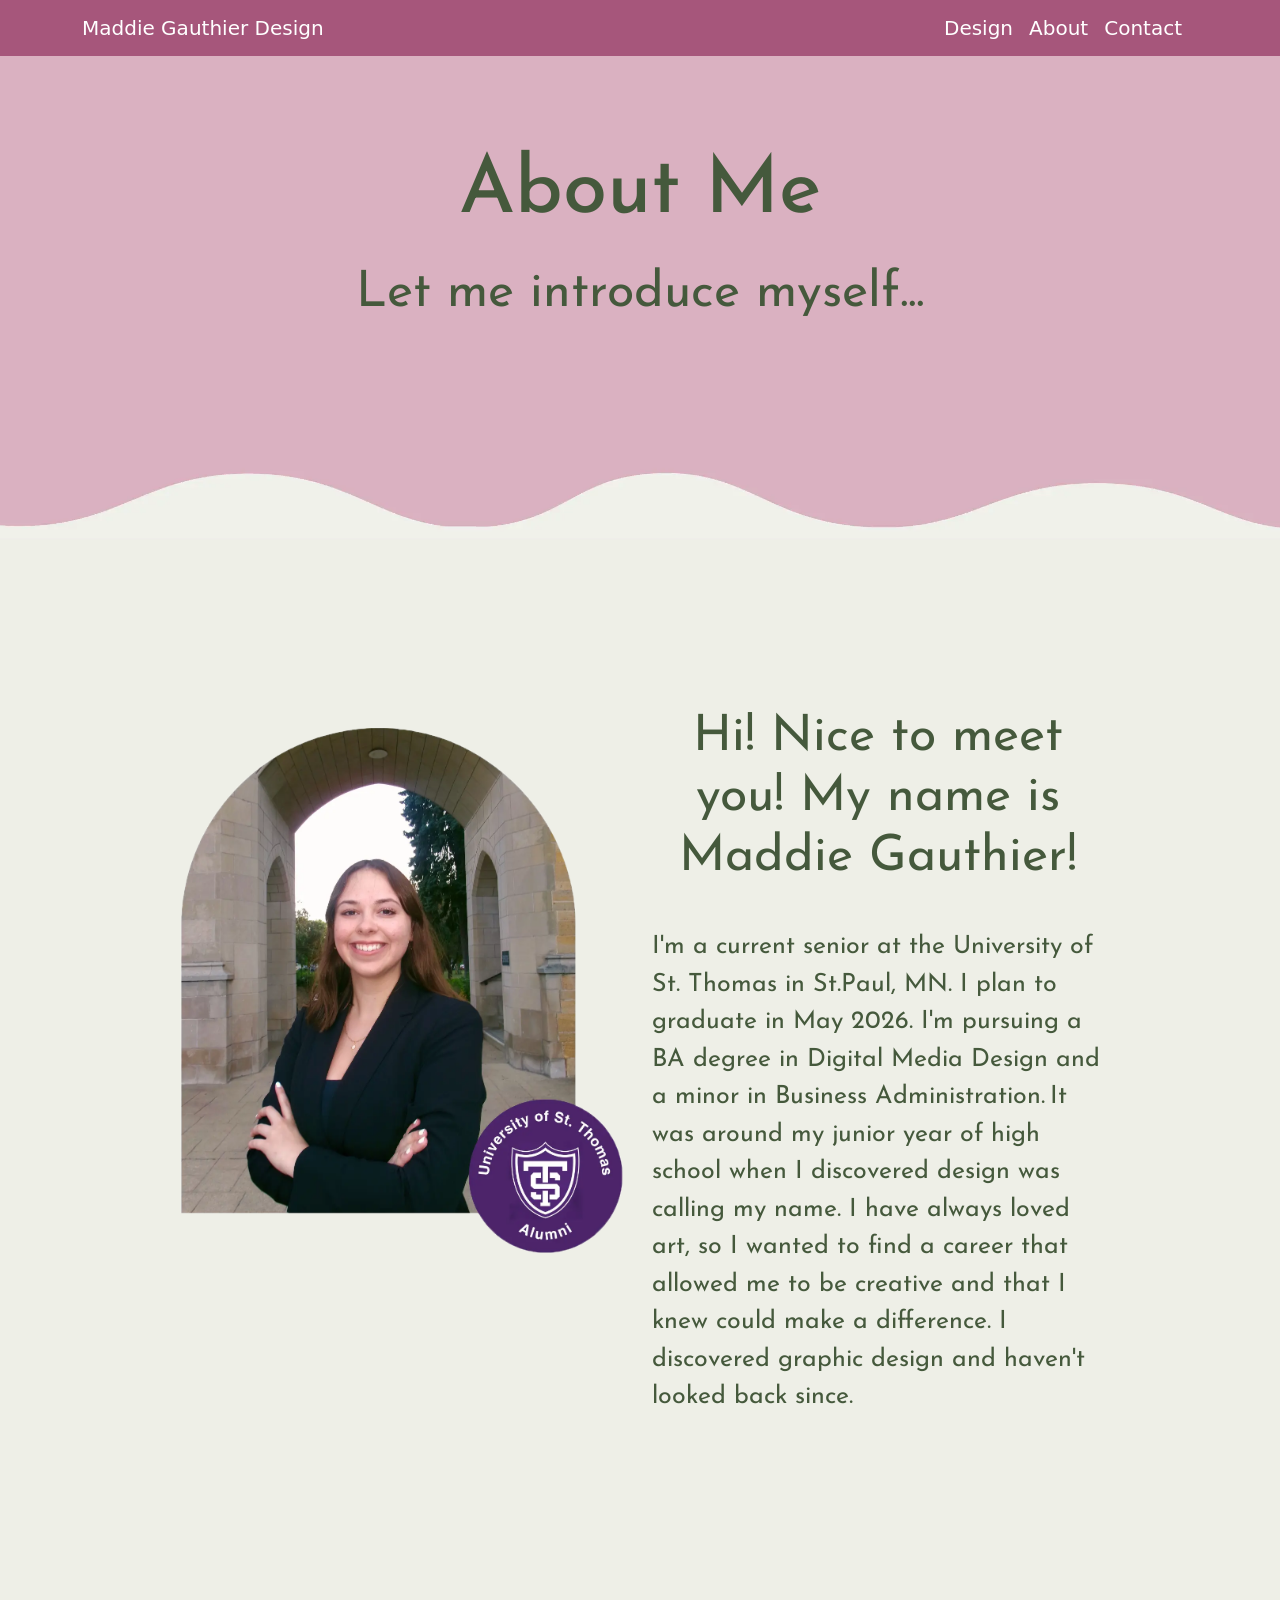
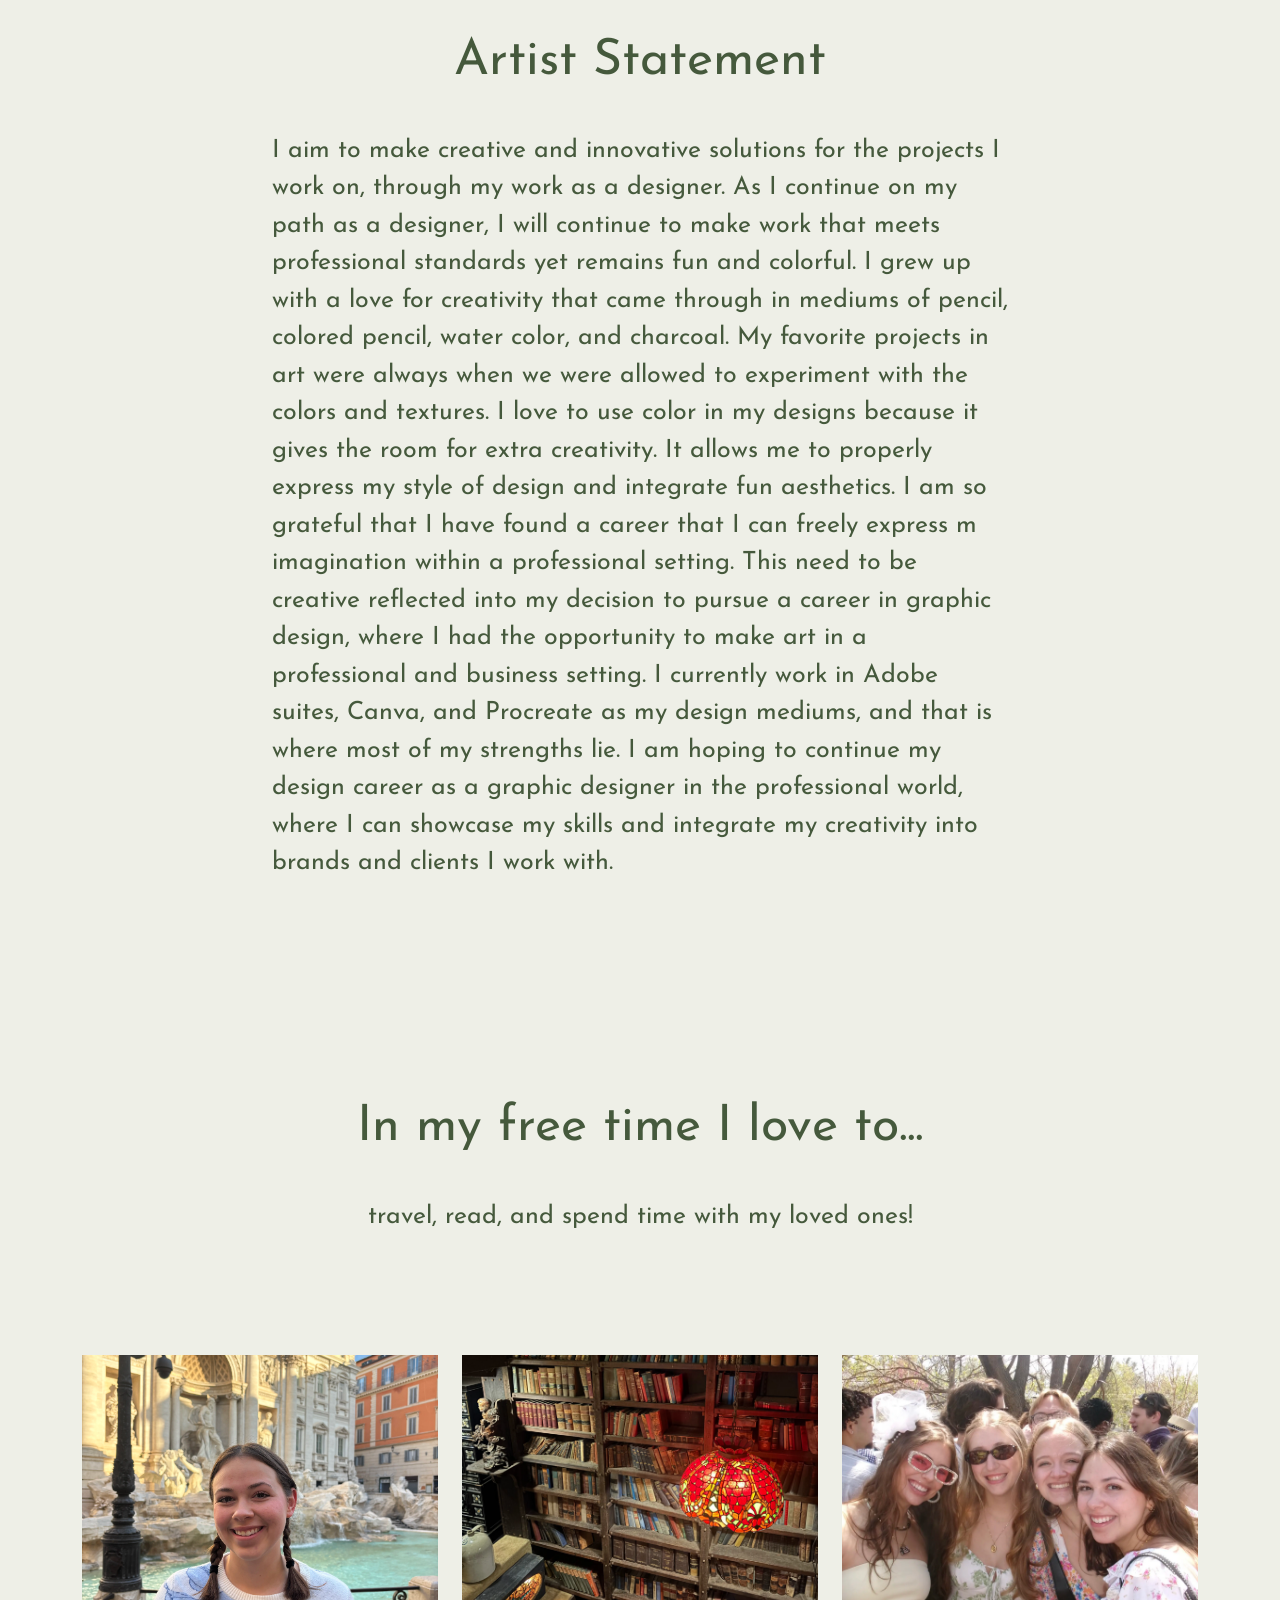
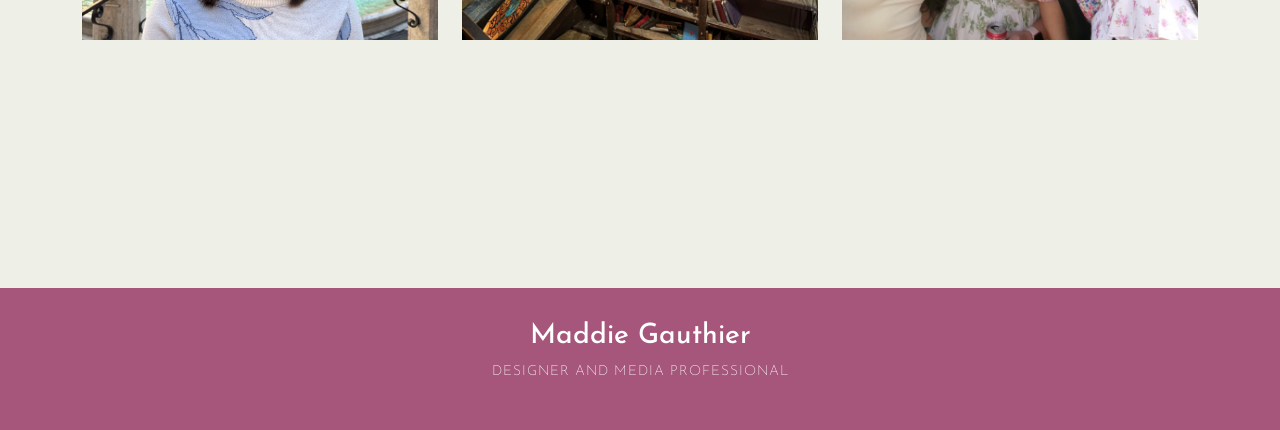
==== commit 1d1ae4e6: "fixed spacing, and added more to about me page" ====
--- a/about.html
+++ b/about.html
@@ -85,7 +85,7 @@
             <div class="col-md-5">
               <h5 class="text-center">Hi! Nice to meet you! My name is Maddie Gauthier! </h5>
               <h8 class="text-center align-center">I'm a current senior at the University of St. Thomas in St.Paul, MN. I plan to graduate in May 2026. I'm pursuing a BA degree in Digital Media Design and a minor in Business Administration.</h8> 
-              <h8 class="text-center align-center"> It was around my junior year of high school when I discovered design was calling my name. I have always loved art, so I wanted to find a career that allowed me to be creative and that I knew could make a difference. I discovered graphic design and haven't looked back since. I currently am working for St. Thomas Libraries as a Marketing and Communications Student Intern, and have been learning a lot about how to apply my digital design skills into the real world.</h8>
+              <h8 class="text-center align-center"> It was around my junior year of high school when I discovered design was calling my name. I have always loved art, so I wanted to find a career that allowed me to be creative and that I knew could make a difference. I discovered graphic design and haven't looked back since.</h8>
             </div>
             <div class="col-md-1"></div>
           </div>
@@ -108,17 +108,38 @@
     </section>
 
     <!-- In my free time section -->
-     <section id="about-me" class="py-5 sans-serif">
-        <div class="container">
-            <div class="row">
-              <div class="col-md-12">
-                <h4 class="text-center"></h4>
-                <h5 class="text-center">In my free time, I love to...</h5>
+    <section id="about-me" class="py-5 sans-serif">
+      <div class="container">
+        <h4 class="text-center"></h4>
+          <div class="row">
+            <div class="col-md-2"></div>
+            <div class="col-md-8">
+              <h5 class="text-center">In my free time I love to...</h5>
             </div>
+            <div class="col-md-2"></div>
           </div>
-          <h4 class="text-center"></h4>
+          <div class="row">
+            <div class="col-md-2"></div>
+            <div class="col-md-8 text-center">
+              <h8>travel, read, and spend time with my loved ones! </h8></div>
+            <div class="col-md-2"></div>
+          </div>
+        <h4 class="text-center"></h4>
+        <div class="row">
+          <div class="col-md-4">
+            <img src="images/italy.webp" class="about-me"/>
+          </div>
+          <div class="col-md-4">
+            <img src="images/book.webp" class="about-me"/>
+          </div>
+          <div class="col-md-4">
+          <img src="images/friends.webp" class="about-me"/>
+          </div>
         </div>
+        <h4 class="text-center"></h4>
+      </div>
     </section>
+    
 
     <!-- Footer Section -->
     <footer>
